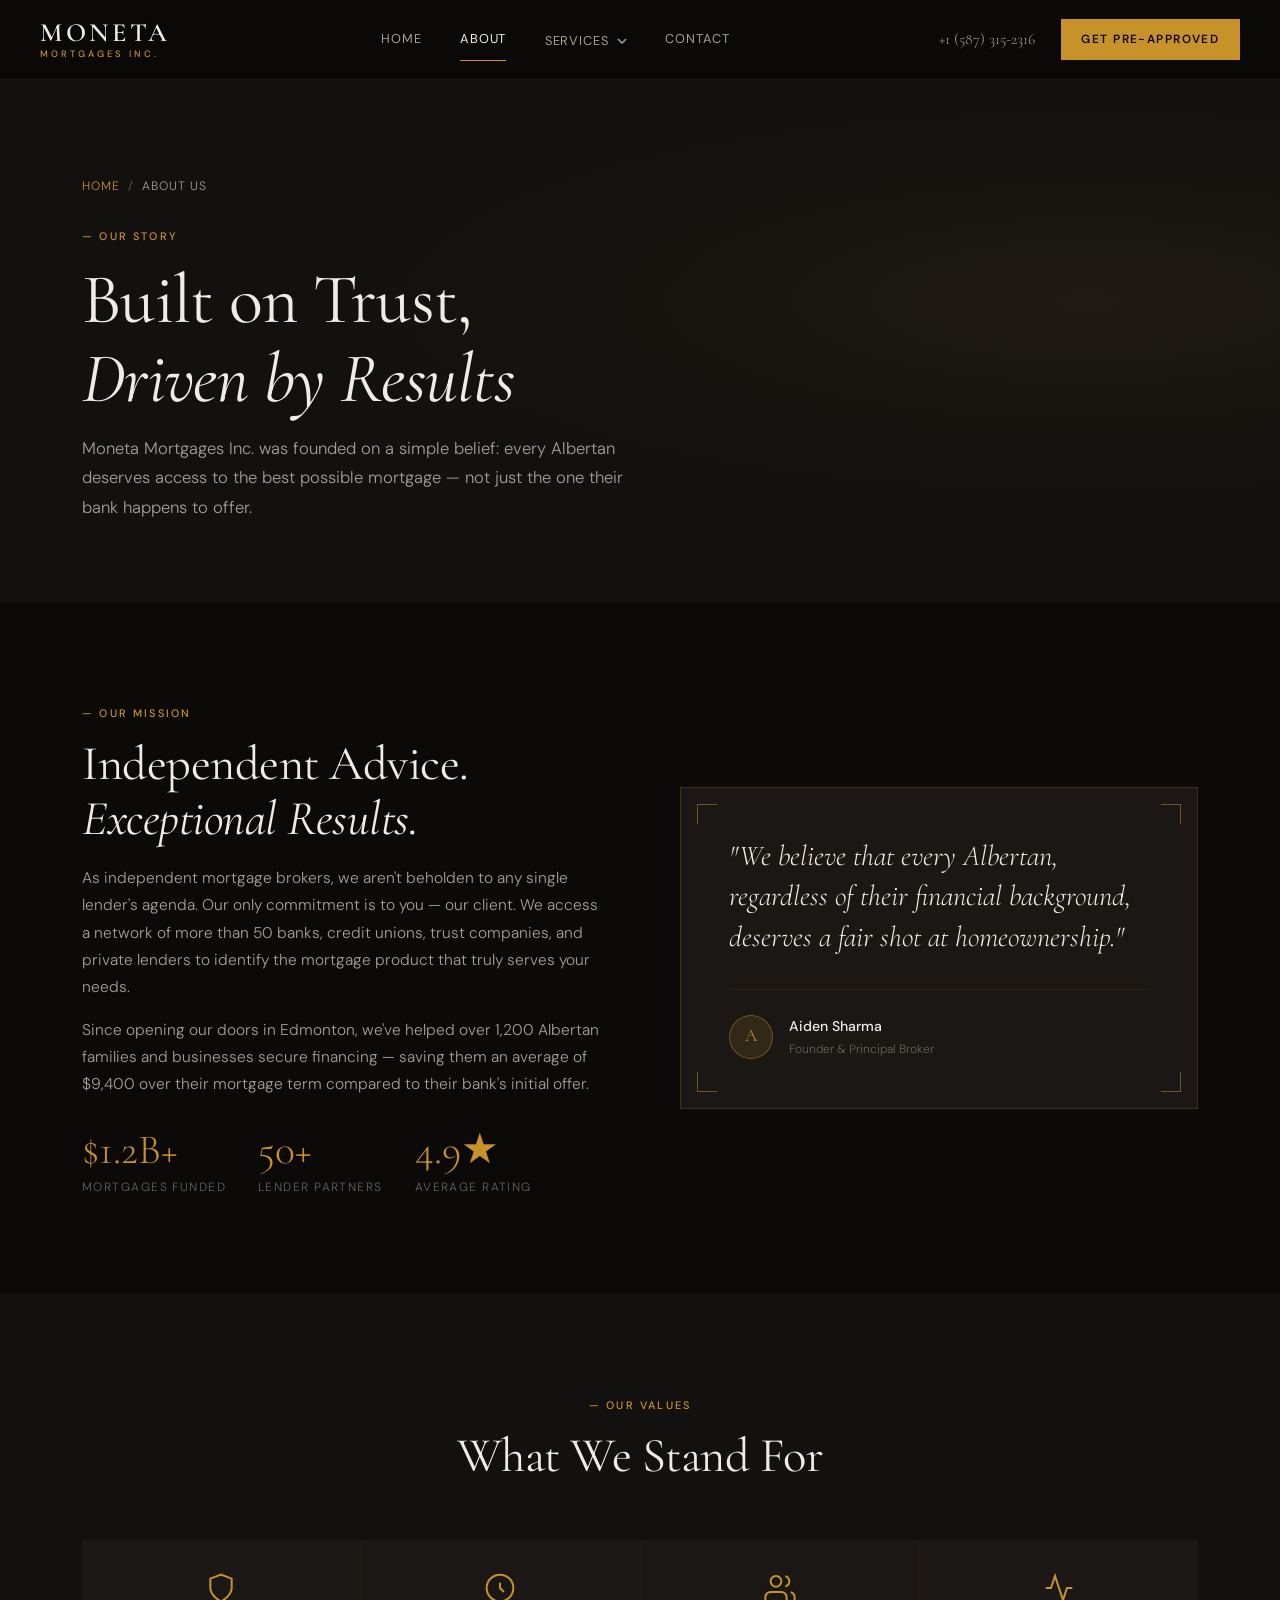
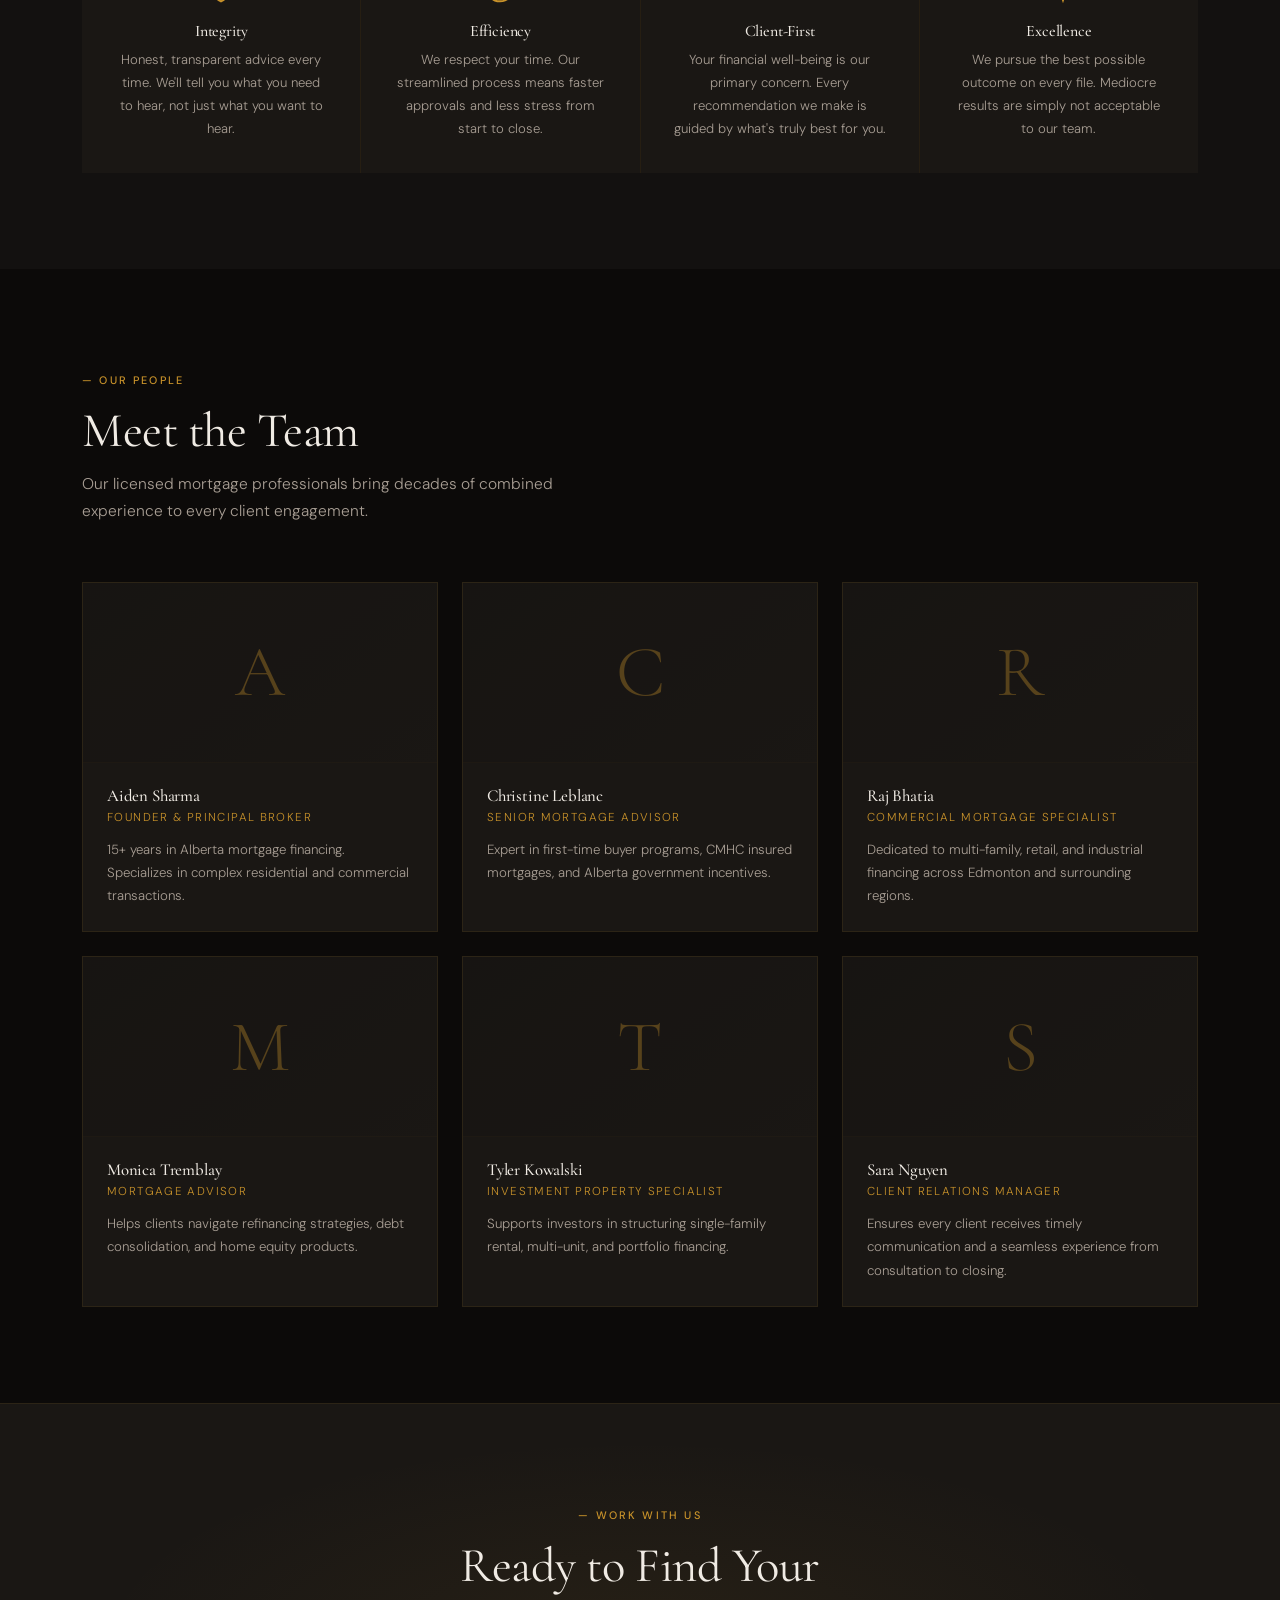
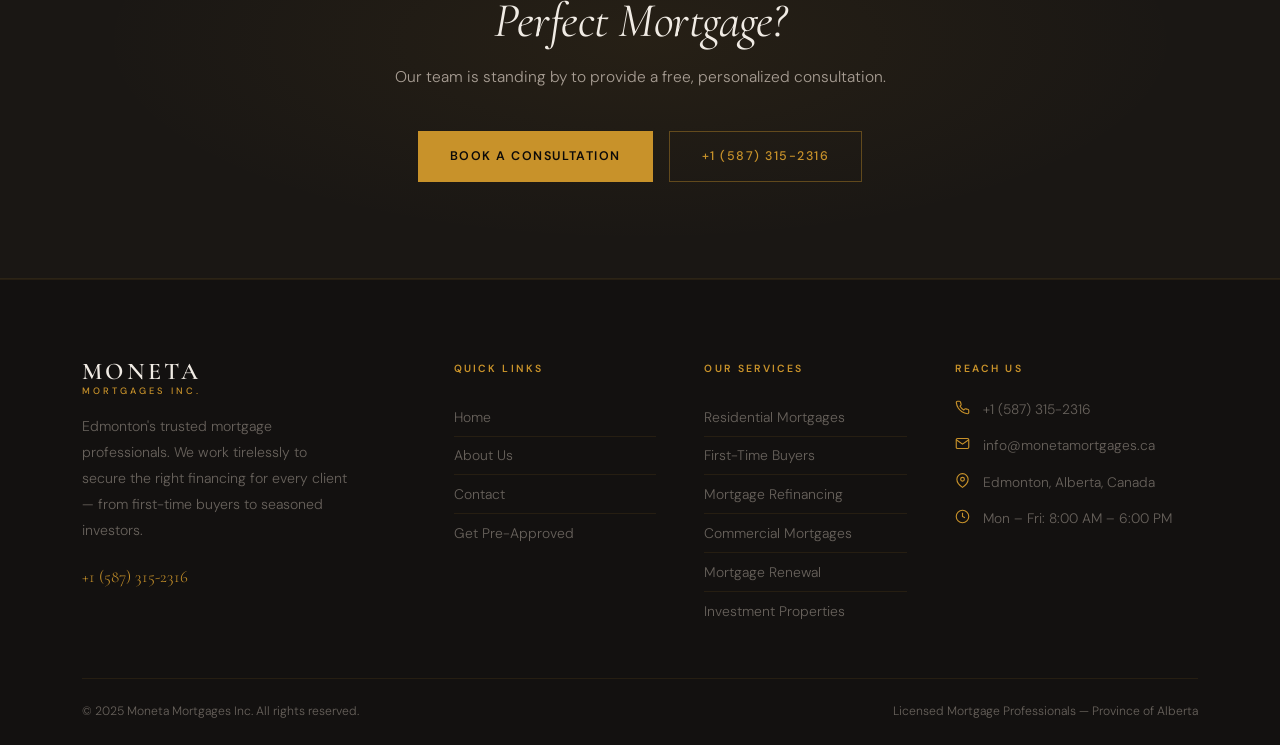
==== about.html @ 50686b07 "Create about.html Creating About Page" ====
<!DOCTYPE html>
<html lang="en">
<head>
  <meta charset="UTF-8">
  <meta name="viewport" content="width=device-width, initial-scale=1.0">
  <meta name="description" content="Learn about Moneta Mortgages Inc. — Edmonton's trusted mortgage professionals with 15+ years of Alberta market experience.">
  <title>About Us | Moneta Mortgages Inc.</title>
  <link rel="stylesheet" href="styles.css">
</head>
<body>

  <div id="header-placeholder"></div>

  <!-- PAGE HERO -->
  <section class="page-hero">
    <div class="container page-hero-content">
      <div class="breadcrumb">
        <a href="index.html">Home</a>
        <span>/</span>
        <span style="color:var(--text-secondary);">About Us</span>
      </div>
      <span class="tag">Our Story</span>
      <h1 style="max-width:640px;">Built on Trust,<br><em>Driven by Results</em></h1>
      <p style="max-width:560px;margin-top:1rem;font-size:1.04rem;">
        Moneta Mortgages Inc. was founded on a simple belief: every Albertan deserves access to the best possible mortgage — not just the one their bank happens to offer.
      </p>
    </div>
  </section>

  <!-- MISSION -->
  <section class="section">
    <div class="container">
      <div style="display:grid;grid-template-columns:1fr 1fr;gap:5rem;align-items:center;">
        <div class="scroll-reveal">
          <span class="tag">Our Mission</span>
          <h2>Independent Advice.<br><em>Exceptional Results.</em></h2>
          <p style="margin-top:1.2rem;">As independent mortgage brokers, we aren't beholden to any single lender's agenda. Our only commitment is to you — our client. We access a network of more than 50 banks, credit unions, trust companies, and private lenders to identify the mortgage product that truly serves your needs.</p>
          <p style="margin-top:1rem;">Since opening our doors in Edmonton, we've helped over 1,200 Albertan families and businesses secure financing — saving them an average of $9,400 over their mortgage term compared to their bank's initial offer.</p>
          <div style="margin-top:2rem; display:flex; gap:2rem; flex-wrap:wrap;">
            <div>
              <div style="font-family:var(--font-display);font-size:2.6rem;color:var(--gold);line-height:1;">$1.2B+</div>
              <div style="font-size:0.75rem;letter-spacing:0.12em;text-transform:uppercase;color:var(--text-muted);margin-top:0.3rem;">Mortgages Funded</div>
            </div>
            <div>
              <div style="font-family:var(--font-display);font-size:2.6rem;color:var(--gold);line-height:1;">50+</div>
              <div style="font-size:0.75rem;letter-spacing:0.12em;text-transform:uppercase;color:var(--text-muted);margin-top:0.3rem;">Lender Partners</div>
            </div>
            <div>
              <div style="font-family:var(--font-display);font-size:2.6rem;color:var(--gold);line-height:1;">4.9★</div>
              <div style="font-size:0.75rem;letter-spacing:0.12em;text-transform:uppercase;color:var(--text-muted);margin-top:0.3rem;">Average Rating</div>
            </div>
          </div>
        </div>
        <div class="scroll-reveal">
          <div style="background:var(--bg-card);border:1px solid var(--border-str);padding:3rem;position:relative;">
            <div class="corner-tl"></div><div class="corner-tr"></div>
            <div class="corner-bl"></div><div class="corner-br"></div>
            <p style="font-family:var(--font-display);font-size:1.8rem;font-weight:300;font-style:italic;line-height:1.4;color:var(--text-primary);">"We believe that every Albertan, regardless of their financial background, deserves a fair shot at homeownership."</p>
            <div style="margin-top:2rem;padding-top:1.5rem;border-top:1px solid var(--border);display:flex;gap:1rem;align-items:center;">
              <div style="width:44px;height:44px;border-radius:50%;background:var(--gold-dim);border:1px solid var(--gold-border-str);display:flex;align-items:center;justify-content:center;font-family:var(--font-display);font-size:1.1rem;color:var(--gold);">A</div>
              <div>
                <div style="font-size:0.88rem;font-weight:500;color:var(--text-primary);">Aiden Sharma</div>
                <div style="font-size:0.75rem;color:var(--text-muted);">Founder &amp; Principal Broker</div>
              </div>
            </div>
          </div>
        </div>
      </div>
    </div>
  </section>

  <!-- VALUES -->
  <section class="section section-dark">
    <div class="container">
      <div style="text-align:center;margin-bottom:3.5rem;">
        <span class="tag scroll-reveal">Our Values</span>
        <h2 class="scroll-reveal">What We Stand For</h2>
      </div>
      <div class="values-grid">
        <div class="value-card scroll-reveal">
          <svg width="32" height="32" fill="none" stroke="currentColor" stroke-width="1.5" viewBox="0 0 24 24" style="display:block;margin:0 auto 1.2rem;">
            <path d="M12 22s8-4 8-10V5l-8-3-8 3v7c0 6 8 10 8 10z"/>
          </svg>
          <h4>Integrity</h4>
          <p>Honest, transparent advice every time. We'll tell you what you need to hear, not just what you want to hear.</p>
        </div>
        <div class="value-card scroll-reveal">
          <svg width="32" height="32" fill="none" stroke="currentColor" stroke-width="1.5" viewBox="0 0 24 24" style="display:block;margin:0 auto 1.2rem;">
            <circle cx="12" cy="12" r="10"/>
            <path d="M12 8v4l3 3"/>
          </svg>
          <h4>Efficiency</h4>
          <p>We respect your time. Our streamlined process means faster approvals and less stress from start to close.</p>
        </div>
        <div class="value-card scroll-reveal">
          <svg width="32" height="32" fill="none" stroke="currentColor" stroke-width="1.5" viewBox="0 0 24 24" style="display:block;margin:0 auto 1.2rem;">
            <path d="M17 21v-2a4 4 0 00-4-4H5a4 4 0 00-4 4v2"/>
            <circle cx="9" cy="7" r="4"/>
            <path d="M23 21v-2a4 4 0 00-3-3.87M16 3.13a4 4 0 010 7.75"/>
          </svg>
          <h4>Client-First</h4>
          <p>Your financial well-being is our primary concern. Every recommendation we make is guided by what's truly best for you.</p>
        </div>
        <div class="value-card scroll-reveal">
          <svg width="32" height="32" fill="none" stroke="currentColor" stroke-width="1.5" viewBox="0 0 24 24" style="display:block;margin:0 auto 1.2rem;">
            <polyline points="22 12 18 12 15 21 9 3 6 12 2 12"/>
          </svg>
          <h4>Excellence</h4>
          <p>We pursue the best possible outcome on every file. Mediocre results are simply not acceptable to our team.</p>
        </div>
      </div>
    </div>
  </section>

  <!-- TEAM -->
  <section class="section">
    <div class="container">
      <div style="margin-bottom:3.5rem;">
        <span class="tag scroll-reveal">Our People</span>
        <h2 class="scroll-reveal">Meet the Team</h2>
        <p class="scroll-reveal" style="max-width:500px;margin-top:0.8rem;">Our licensed mortgage professionals bring decades of combined experience to every client engagement.</p>
      </div>
      <div class="team-grid">
        <div class="team-card scroll-reveal">
          <div class="team-avatar-box">A</div>
          <div class="team-info">
            <h4>Aiden Sharma</h4>
            <span class="team-role">Founder &amp; Principal Broker</span>
            <p>15+ years in Alberta mortgage financing. Specializes in complex residential and commercial transactions.</p>
          </div>
        </div>
        <div class="team-card scroll-reveal">
          <div class="team-avatar-box">C</div>
          <div class="team-info">
            <h4>Christine Leblanc</h4>
            <span class="team-role">Senior Mortgage Advisor</span>
            <p>Expert in first-time buyer programs, CMHC insured mortgages, and Alberta government incentives.</p>
          </div>
        </div>
        <div class="team-card scroll-reveal">
          <div class="team-avatar-box">R</div>
          <div class="team-info">
            <h4>Raj Bhatia</h4>
            <span class="team-role">Commercial Mortgage Specialist</span>
            <p>Dedicated to multi-family, retail, and industrial financing across Edmonton and surrounding regions.</p>
          </div>
        </div>
        <div class="team-card scroll-reveal">
          <div class="team-avatar-box">M</div>
          <div class="team-info">
            <h4>Monica Tremblay</h4>
            <span class="team-role">Mortgage Advisor</span>
            <p>Helps clients navigate refinancing strategies, debt consolidation, and home equity products.</p>
          </div>
        </div>
        <div class="team-card scroll-reveal">
          <div class="team-avatar-box">T</div>
          <div class="team-info">
            <h4>Tyler Kowalski</h4>
            <span class="team-role">Investment Property Specialist</span>
            <p>Supports investors in structuring single-family rental, multi-unit, and portfolio financing.</p>
          </div>
        </div>
        <div class="team-card scroll-reveal">
          <div class="team-avatar-box">S</div>
          <div class="team-info">
            <h4>Sara Nguyen</h4>
            <span class="team-role">Client Relations Manager</span>
            <p>Ensures every client receives timely communication and a seamless experience from consultation to closing.</p>
          </div>
        </div>
      </div>
    </div>
  </section>

  <!-- CTA -->
  <div class="cta-banner">
    <span class="tag scroll-reveal">Work With Us</span>
    <h2 class="scroll-reveal">Ready to Find Your<br><em>Perfect Mortgage?</em></h2>
    <p class="scroll-reveal">Our team is standing by to provide a free, personalized consultation.</p>
    <div class="cta-actions scroll-reveal">
      <a href="contact.html" class="btn-primary">Book a Consultation</a>
      <a href="tel:+15873152316" class="btn-outline">+1 (587) 315-2316</a>
    </div>
  </div>

  <div id="footer-placeholder"></div>
  <script src="main.js"></script>
</body>
</html>
---- styles.css ----
@import url('https://fonts.googleapis.com/css2?family=Cormorant+Garamond:ital,wght@0,300;0,400;0,500;0,600;0,700;1,300;1,400;1,500&family=DM+Sans:opsz,wght@9..40,300;9..40,400;9..40,500;9..40,600&display=swap');

/* =============================================
   MONETA MORTGAGES INC. — Design System
   Aesthetic: Refined Dark Luxury / Financial
   Fonts: Cormorant Garamond + DM Sans
   Palette: Warm Obsidian + Antique Gold + Cream
============================================= */

:root {
  --bg-primary:       #0c0a09;
  --bg-secondary:     #131110;
  --bg-card:          #1a1714;
  --bg-card-hover:    #201c18;
  --bg-subtle:        #111009;

  --gold:             #c8922a;
  --gold-light:       #e0b860;
  --gold-dim:         rgba(200, 146, 42, 0.14);
  --gold-border:      rgba(200, 146, 42, 0.22);
  --gold-border-str:  rgba(200, 146, 42, 0.4);

  --text-primary:     #f0ebe4;
  --text-secondary:   #a89e94;
  --text-muted:       #68625c;
  --border:           rgba(200, 146, 42, 0.10);
  --border-str:       rgba(200, 146, 42, 0.22);

  --font-display:     'Cormorant Garamond', Georgia, serif;
  --font-body:        'DM Sans', system-ui, sans-serif;

  --radius:           0;
  --transition:       0.3s ease;
  --shadow:           0 20px 60px rgba(0, 0, 0, 0.5);
}

*, *::before, *::after { box-sizing: border-box; margin: 0; padding: 0; }
html { scroll-behavior: smooth; font-size: 16px; }

body {
  background: var(--bg-primary);
  color: var(--text-primary);
  font-family: var(--font-body);
  font-weight: 300;
  line-height: 1.75;
  overflow-x: hidden;
}

/* Custom scrollbar */
::-webkit-scrollbar { width: 5px; }
::-webkit-scrollbar-track { background: var(--bg-primary); }
::-webkit-scrollbar-thumb { background: var(--gold); }

/* ─── TYPOGRAPHY ─── */
h1, h2, h3, h4, h5 {
  font-family: var(--font-display);
  font-weight: 400;
  line-height: 1.12;
  letter-spacing: -0.01em;
  color: var(--text-primary);
}
h1 { font-size: clamp(2.8rem, 5.5vw, 5.2rem); }
h2 { font-size: clamp(2rem, 3.8vw, 3.4rem); }
h3 { font-size: clamp(1.4rem, 2.4vw, 2rem); }
h4 { font-size: 1.15rem; font-weight: 500; }
p  { color: var(--text-secondary); font-size: 0.97rem; }
a  { color: inherit; text-decoration: none; }
img { display: block; max-width: 100%; }

/* ─── LAYOUT ─── */
.container {
  max-width: 1180px;
  margin: 0 auto;
  padding: 0 2rem;
}
.section        { padding: 6rem 0; }
.section-sm     { padding: 4rem 0; }
.section-dark   { background: var(--bg-secondary); }
.section-card   { background: var(--bg-card); }

/* ─── UTILITIES ─── */
.tag {
  display: inline-block;
  font-size: 0.68rem;
  font-weight: 500;
  letter-spacing: 0.2em;
  text-transform: uppercase;
  color: var(--gold);
  margin-bottom: 0.9rem;
}
.tag::before { content: '—  '; }

.gold-line {
  display: block;
  width: 48px;
  height: 1.5px;
  background: var(--gold);
  margin-bottom: 1.4rem;
}

.text-gold { color: var(--gold); }
.text-muted { color: var(--text-muted); }

/* ─── BUTTONS ─── */
.btn-primary {
  display: inline-flex;
  align-items: center;
  gap: 0.6rem;
  padding: 0.85rem 2rem;
  background: var(--gold);
  color: #0c0a09;
  font-family: var(--font-body);
  font-weight: 600;
  font-size: 0.78rem;
  letter-spacing: 0.12em;
  text-transform: uppercase;
  border: none;
  cursor: pointer;
  transition: var(--transition);
  position: relative;
  overflow: hidden;
}
.btn-primary::after {
  content: '';
  position: absolute;
  inset: 0;
  background: rgba(255,255,255,0.12);
  transform: translateX(-110%);
  transition: transform 0.4s ease;
}
.btn-primary:hover::after { transform: translateX(0); }

.btn-outline {
  display: inline-flex;
  align-items: center;
  gap: 0.6rem;
  padding: 0.85rem 2rem;
  background: transparent;
  color: var(--gold);
  font-family: var(--font-body);
  font-weight: 500;
  font-size: 0.78rem;
  letter-spacing: 0.12em;
  text-transform: uppercase;
  border: 1px solid var(--gold-border-str);
  cursor: pointer;
  transition: var(--transition);
}
.btn-outline:hover {
  background: var(--gold-dim);
  border-color: var(--gold);
}

.btn-ghost {
  display: inline-flex;
  align-items: center;
  gap: 0.5rem;
  font-family: var(--font-body);
  font-weight: 500;
  font-size: 0.78rem;
  letter-spacing: 0.12em;
  text-transform: uppercase;
  color: var(--text-secondary);
  transition: color var(--transition);
}
.btn-ghost:hover { color: var(--gold); }

/* ─── CARDS ─── */
.card {
  background: var(--bg-card);
  border: 1px solid var(--border);
  padding: 2.5rem;
  transition: var(--transition);
}
.card:hover {
  background: var(--bg-card-hover);
  border-color: var(--border-str);
}

/* ─── HEADER ─── */
header {
  position: fixed;
  top: 0; left: 0; right: 0;
  z-index: 1000;
  height: 80px;
  background: rgba(12, 10, 9, 0.96);
  backdrop-filter: blur(24px);
  -webkit-backdrop-filter: blur(24px);
  border-bottom: 1px solid var(--border);
  transition: box-shadow var(--transition);
}
header.scrolled { box-shadow: 0 8px 48px rgba(0,0,0,0.45); }

.header-inner {
  max-width: 1380px;
  margin: 0 auto;
  padding: 0 2.5rem;
  height: 100%;
  display: flex;
  align-items: center;
  justify-content: space-between;
  gap: 2rem;
}

.logo {
  display: flex;
  flex-direction: column;
  line-height: 1;
  flex-shrink: 0;
}
.logo-main {
  font-family: var(--font-display);
  font-size: 1.65rem;
  font-weight: 600;
  letter-spacing: 0.14em;
  color: var(--text-primary);
}
.logo-sub {
  font-family: var(--font-body);
  font-size: 0.58rem;
  font-weight: 500;
  letter-spacing: 0.32em;
  text-transform: uppercase;
  color: var(--gold);
  margin-top: 3px;
}

nav.main-nav {
  display: flex;
  align-items: center;
  gap: 0.2rem;
}
.nav-link {
  font-size: 0.8rem;
  font-weight: 400;
  letter-spacing: 0.07em;
  text-transform: uppercase;
  color: var(--text-secondary);
  padding: 0.55rem 1.1rem;
  transition: color 0.2s;
  position: relative;
}
.nav-link:hover, .nav-link.active { color: var(--text-primary); }
.nav-link.active::after {
  content: '';
  position: absolute;
  bottom: -2px;
  left: 1.1rem; right: 1.1rem;
  height: 1px;
  background: var(--gold);
}

/* Dropdown */
.nav-item { position: relative; }
.nav-item:hover .dropdown { opacity: 1; visibility: visible; transform: translateY(0); }
.dropdown {
  position: absolute;
  top: calc(100% + 14px);
  left: 50%;
  transform: translateX(-50%) translateY(-6px);
  background: var(--bg-card);
  border: 1px solid var(--border-str);
  min-width: 230px;
  opacity: 0;
  visibility: hidden;
  transition: all 0.22s ease;
  z-index: 200;
}
.dropdown::before {
  content: '';
  position: absolute;
  top: -14px;
  left: 0; right: 0;
  height: 14px;
}
.dropdown a {
  display: block;
  padding: 0.7rem 1.4rem;
  font-size: 0.8rem;
  color: var(--text-secondary);
  border-bottom: 1px solid var(--border);
  transition: all 0.18s ease;
}
.dropdown a:last-child { border-bottom: none; }
.dropdown a:hover {
  color: var(--gold);
  background: var(--gold-dim);
  padding-left: 1.9rem;
}

.header-right {
  display: flex;
  align-items: center;
  gap: 1.6rem;
  flex-shrink: 0;
}
.header-phone {
  font-family: var(--font-display);
  font-size: 0.98rem;
  color: var(--text-secondary);
  transition: color 0.2s;
}
.header-phone:hover { color: var(--gold); }

/* Mobile toggle */
.menu-toggle {
  display: none;
  flex-direction: column;
  gap: 5px;
  cursor: pointer;
  background: none;
  border: none;
  padding: 6px;
}
.menu-toggle span {
  display: block;
  width: 22px;
  height: 1.5px;
  background: var(--text-primary);
  transition: all 0.3s;
}

/* Mobile nav overlay */
.mobile-nav {
  display: none;
  position: fixed;
  top: 80px; left: 0; right: 0;
  background: var(--bg-secondary);
  border-bottom: 1px solid var(--border-str);
  padding: 1.5rem 2rem 2rem;
  z-index: 990;
  transform: translateY(-10px);
  opacity: 0;
  transition: all 0.25s ease;
}
.mobile-nav.open {
  display: block;
  opacity: 1;
  transform: translateY(0);
}
.mobile-nav a {
  display: block;
  padding: 0.75rem 0;
  font-size: 0.9rem;
  color: var(--text-secondary);
  border-bottom: 1px solid var(--border);
  transition: color 0.2s;
}
.mobile-nav a:hover { color: var(--gold); }
.mobile-nav-label {
  font-size: 0.65rem;
  letter-spacing: 0.18em;
  text-transform: uppercase;
  color: var(--gold);
  padding: 0.8rem 0 0.3rem;
  font-weight: 600;
}

/* ─── FOOTER ─── */
footer {
  background: var(--bg-secondary);
  border-top: 1px solid var(--border);
  padding: 5rem 0 0;
}
.footer-grid {
  display: grid;
  grid-template-columns: 1.6fr 1fr 1fr 1.2fr;
  gap: 3rem;
  padding-bottom: 3rem;
}
.footer-brand-desc {
  font-size: 0.88rem;
  color: var(--text-muted);
  margin-top: 1rem;
  max-width: 270px;
  line-height: 1.85;
}
.footer-heading {
  font-family: var(--font-body);
  font-size: 0.65rem;
  font-weight: 600;
  letter-spacing: 0.2em;
  text-transform: uppercase;
  color: var(--gold);
  margin-bottom: 1.2rem;
}
.footer-links { display: flex; flex-direction: column; gap: 0; }
.footer-links a {
  font-size: 0.87rem;
  color: var(--text-muted);
  padding: 0.42rem 0;
  border-bottom: 1px solid var(--border);
  transition: all 0.2s;
}
.footer-links a:last-child { border-bottom: none; }
.footer-links a:hover { color: var(--text-primary); padding-left: 6px; }

.footer-contact-row {
  display: flex;
  align-items: flex-start;
  gap: 0.8rem;
  margin-bottom: 0.9rem;
}
.footer-contact-row svg { color: var(--gold); flex-shrink: 0; margin-top: 2px; }
.footer-contact-row span { font-size: 0.86rem; color: var(--text-muted); line-height: 1.6; }

.footer-bottom {
  border-top: 1px solid var(--border);
  padding: 1.4rem 0;
  display: flex;
  justify-content: space-between;
  align-items: center;
}
.footer-bottom p { font-size: 0.76rem; color: var(--text-muted); }

/* ─── HERO ─── */
.hero {
  min-height: 100vh;
  padding-top: 80px;
  display: flex;
  align-items: center;
  position: relative;
  overflow: hidden;
}
.hero-glow {
  position: absolute;
  width: 800px; height: 800px;
  background: radial-gradient(circle, rgba(200,146,42,0.07) 0%, transparent 65%);
  right: -100px; top: 50%;
  transform: translateY(-50%);
  pointer-events: none;
}
.hero-grid-pattern {
  position: absolute;
  inset: 0;
  background-image:
    linear-gradient(rgba(200,146,42,0.025) 1px, transparent 1px),
    linear-gradient(90deg, rgba(200,146,42,0.025) 1px, transparent 1px);
  background-size: 72px 72px;
  pointer-events: none;
}
.hero-content {
  position: relative;
  z-index: 1;
  display: grid;
  grid-template-columns: 1fr 420px;
  gap: 5rem;
  align-items: center;
  width: 100%;
  max-width: 1180px;
  margin: 0 auto;
  padding: 5rem 2rem 5rem;
}

.hero-eyebrow {
  display: flex;
  align-items: center;
  gap: 1rem;
  margin-bottom: 1.8rem;
}
.hero-eyebrow::before {
  content: '';
  width: 36px; height: 1px;
  background: var(--gold);
}
.hero-eyebrow span {
  font-size: 0.72rem;
  letter-spacing: 0.22em;
  text-transform: uppercase;
  color: var(--gold);
  font-weight: 500;
}
.hero h1 { margin-bottom: 1.4rem; }
.hero h1 em { font-style: italic; color: var(--gold); }
.hero-desc { font-size: 1.04rem; margin-bottom: 2.5rem; max-width: 460px; }
.hero-actions { display: flex; gap: 1rem; flex-wrap: wrap; }

/* Hero stats panel */
.hero-stats {
  background: var(--bg-card);
  border: 1px solid var(--border-str);
  display: grid;
  grid-template-columns: 1fr 1fr;
  gap: 1px;
  background-color: var(--border-str);
}
.stat-item {
  background: var(--bg-card);
  padding: 2rem;
  text-align: center;
}
.stat-number {
  font-family: var(--font-display);
  font-size: 2.8rem;
  font-weight: 500;
  color: var(--gold);
  line-height: 1;
  margin-bottom: 0.45rem;
}
.stat-label {
  font-size: 0.72rem;
  letter-spacing: 0.12em;
  text-transform: uppercase;
  color: var(--text-muted);
}

/* ─── SERVICES GRID ─── */
.services-grid {
  display: grid;
  grid-template-columns: repeat(3, 1fr);
  gap: 1px;
  background: var(--border);
}
.service-card {
  background: var(--bg-card);
  padding: 2.4rem;
  display: block;
  color: inherit;
  position: relative;
  transition: background var(--transition);
  overflow: hidden;
}
.service-card::after {
  content: '';
  position: absolute;
  bottom: 0; left: 0; right: 0;
  height: 2px;
  background: linear-gradient(90deg, var(--gold), var(--gold-light));
  transform: scaleX(0);
  transform-origin: left;
  transition: transform 0.35s ease;
}
.service-card:hover { background: var(--bg-card-hover); }
.service-card:hover::after { transform: scaleX(1); }

.service-icon {
  width: 46px; height: 46px;
  display: flex;
  align-items: center;
  justify-content: center;
  border: 1px solid var(--border-str);
  color: var(--gold);
  margin-bottom: 1.4rem;
  transition: all var(--transition);
}
.service-card:hover .service-icon {
  background: var(--gold-dim);
  border-color: var(--gold);
}
.service-card h3 { font-size: 1.25rem; margin-bottom: 0.65rem; }
.service-card p  { font-size: 0.86rem; line-height: 1.75; }
.service-read-more {
  display: flex;
  align-items: center;
  gap: 0.5rem;
  margin-top: 1.4rem;
  font-size: 0.75rem;
  letter-spacing: 0.1em;
  text-transform: uppercase;
  color: var(--gold);
  opacity: 0;
  transform: translateX(-6px);
  transition: all 0.3s ease;
}
.service-card:hover .service-read-more { opacity: 1; transform: translateX(0); }

/* ─── WHY CHOOSE US ─── */
.why-grid { display: grid; grid-template-columns: 1fr 1fr; gap: 5rem; align-items: center; }
.why-visual {
  position: relative;
  height: 480px;
  background: var(--bg-card);
  border: 1px solid var(--border-str);
  display: flex;
  align-items: center;
  justify-content: center;
  overflow: hidden;
}
.why-visual-inner {
  font-family: var(--font-display);
  font-size: 9rem;
  font-weight: 300;
  color: var(--gold);
  opacity: 0.06;
  user-select: none;
  letter-spacing: -0.05em;
  line-height: 1;
}
.why-visual-badge {
  position: absolute;
  background: var(--bg-primary);
  border: 1px solid var(--gold-border-str);
  padding: 1.5rem 2rem;
  text-align: center;
}
.why-visual-badge .big-num {
  font-family: var(--font-display);
  font-size: 3.5rem;
  font-weight: 500;
  color: var(--gold);
  line-height: 1;
}
.why-visual-badge span {
  font-size: 0.72rem;
  letter-spacing: 0.15em;
  text-transform: uppercase;
  color: var(--text-muted);
  display: block;
  margin-top: 0.3rem;
}
.corner-tl, .corner-tr, .corner-bl, .corner-br {
  position: absolute;
  width: 20px; height: 20px;
  border-color: var(--gold);
  border-style: solid;
  opacity: 0.5;
}
.corner-tl { top: 16px; left: 16px; border-width: 1px 0 0 1px; }
.corner-tr { top: 16px; right: 16px; border-width: 1px 1px 0 0; }
.corner-bl { bottom: 16px; left: 16px; border-width: 0 0 1px 1px; }
.corner-br { bottom: 16px; right: 16px; border-width: 0 1px 1px 0; }

.why-list { display: flex; flex-direction: column; }
.why-item {
  display: flex;
  gap: 1.5rem;
  padding: 1.4rem 0;
  border-bottom: 1px solid var(--border);
}
.why-item:first-child { border-top: 1px solid var(--border); }
.why-num {
  font-family: var(--font-display);
  font-size: 2.2rem;
  font-weight: 300;
  color: var(--gold);
  opacity: 0.35;
  line-height: 1;
  min-width: 2.8rem;
  flex-shrink: 0;
}
.why-content h4 { font-size: 1rem; color: var(--text-primary); margin-bottom: 0.3rem; }
.why-content p  { font-size: 0.85rem; }

/* ─── PROCESS STEPS ─── */
.process-grid {
  display: grid;
  grid-template-columns: repeat(5, 1fr);
  gap: 0;
  position: relative;
}
.process-connector {
  position: absolute;
  top: 36px;
  left: 10%; right: 10%;
  height: 1px;
  background: linear-gradient(90deg, transparent, var(--border-str), var(--border-str), transparent);
}
.process-step {
  display: flex;
  flex-direction: column;
  align-items: center;
  text-align: center;
  padding: 0 1.5rem 2rem;
}
.step-circle {
  width: 72px; height: 72px;
  border: 1px solid var(--border-str);
  display: flex;
  align-items: center;
  justify-content: center;
  background: var(--bg-primary);
  position: relative;
  z-index: 1;
  margin-bottom: 1.5rem;
  font-family: var(--font-display);
  font-size: 1.5rem;
  color: var(--gold);
  transition: all var(--transition);
}
.process-step:hover .step-circle {
  background: var(--gold-dim);
  border-color: var(--gold);
}
.process-step h4 { font-size: 0.92rem; margin-bottom: 0.4rem; }
.process-step p  { font-size: 0.8rem; }

/* ─── TESTIMONIALS ─── */
.testimonials-grid {
  display: grid;
  grid-template-columns: repeat(3, 1fr);
  gap: 1px;
  background: var(--border);
}
.testimonial {
  background: var(--bg-card);
  padding: 2.2rem;
}
.testimonial-quote-mark {
  font-family: var(--font-display);
  font-size: 4rem;
  color: var(--gold);
  line-height: 0.6;
  margin-bottom: 1.2rem;
  display: block;
}
.testimonial p {
  font-size: 0.9rem;
  font-style: italic;
  line-height: 1.85;
  margin-bottom: 1.5rem;
  color: var(--text-secondary);
}
.testimonial-author {
  display: flex;
  align-items: center;
  gap: 0.9rem;
}
.author-init {
  width: 38px; height: 38px;
  border-radius: 50%;
  background: var(--gold-dim);
  border: 1px solid var(--gold-border-str);
  display: flex;
  align-items: center;
  justify-content: center;
  font-family: var(--font-display);
  font-size: 1rem;
  color: var(--gold);
  flex-shrink: 0;
}
.author-name { font-size: 0.85rem; font-weight: 500; color: var(--text-primary); display: block; }
.author-loc  { font-size: 0.74rem; color: var(--text-muted); }

/* ─── CTA BANNER ─── */
.cta-banner {
  background: var(--bg-card);
  border-top: 1px solid var(--border);
  border-bottom: 1px solid var(--border);
  padding: 6rem 2rem;
  text-align: center;
  position: relative;
  overflow: hidden;
}
.cta-banner::before {
  content: '';
  position: absolute;
  inset: 0;
  background: radial-gradient(ellipse at 50% 50%, rgba(200,146,42,0.07) 0%, transparent 60%);
  pointer-events: none;
}
.cta-banner > * { position: relative; z-index: 1; }
.cta-banner h2 { margin-bottom: 1rem; }
.cta-banner p  { max-width: 500px; margin: 0 auto 2.5rem; }
.cta-actions   { display: flex; gap: 1rem; justify-content: center; flex-wrap: wrap; }

/* ─── PAGE HERO (inner pages) ─── */
.page-hero {
  padding: 11rem 0 5rem;
  background: var(--bg-secondary);
  position: relative;
  overflow: hidden;
}
.page-hero::before {
  content: '';
  position: absolute;
  inset: 0;
  background: radial-gradient(ellipse at 85% 50%, rgba(200,146,42,0.06) 0%, transparent 50%);
}
.page-hero-content { position: relative; z-index: 1; }
.page-hero .breadcrumb {
  display: flex;
  gap: 0.5rem;
  align-items: center;
  font-size: 0.76rem;
  letter-spacing: 0.08em;
  color: var(--text-muted);
  text-transform: uppercase;
  margin-bottom: 1.5rem;
}
.page-hero .breadcrumb a { color: var(--gold); transition: opacity 0.2s; }
.page-hero .breadcrumb a:hover { opacity: 0.75; }
.page-hero .breadcrumb span { color: var(--text-muted); }

/* ─── SERVICE DETAIL ─── */
.service-detail-layout {
  display: grid;
  grid-template-columns: 1fr 320px;
  gap: 4rem;
  align-items: start;
}
.service-body h3 { font-size: 1.6rem; margin: 2rem 0 0.8rem; }
.service-body h3:first-child { margin-top: 0; }
.service-body p   { font-size: 0.94rem; margin-bottom: 1rem; }

.features-grid {
  display: grid;
  grid-template-columns: 1fr 1fr;
  gap: 0.8rem;
  margin: 2rem 0;
}
.feature-item {
  display: flex;
  gap: 0.75rem;
  align-items: flex-start;
  background: var(--bg-card);
  border: 1px solid var(--border);
  padding: 1rem 1.2rem;
  transition: border-color var(--transition);
}
.feature-item:hover { border-color: var(--border-str); }
.feature-item svg { color: var(--gold); flex-shrink: 0; margin-top: 2px; }
.feature-item p { font-size: 0.84rem; color: var(--text-secondary); }

/* Sidebar */
.sidebar-widget {
  background: var(--bg-card);
  border: 1px solid var(--border-str);
  padding: 2rem;
  margin-bottom: 1.5rem;
  position: sticky;
  top: 96px;
}
.sidebar-widget h4 {
  font-family: var(--font-display);
  font-size: 1.3rem;
  margin-bottom: 1.2rem;
  padding-bottom: 1rem;
  border-bottom: 1px solid var(--border);
}
.sidebar-link {
  display: flex;
  align-items: center;
  gap: 0.6rem;
  font-size: 0.85rem;
  color: var(--text-muted);
  padding: 0.5rem 0;
  border-bottom: 1px solid var(--border);
  transition: color 0.2s;
}
.sidebar-link:last-child { border-bottom: none; }
.sidebar-link svg { color: var(--gold); }
.sidebar-link:hover { color: var(--text-primary); }
.sidebar-link.current { color: var(--gold); font-weight: 500; }

/* ─── CONTACT FORM ─── */
.contact-layout { display: grid; grid-template-columns: 1fr 1fr; gap: 5rem; }

.form-field { display: flex; flex-direction: column; gap: 0.5rem; margin-bottom: 1.1rem; }
.form-field label {
  font-size: 0.7rem;
  letter-spacing: 0.14em;
  text-transform: uppercase;
  color: var(--text-muted);
  font-weight: 600;
}
.form-field input,
.form-field select,
.form-field textarea {
  background: var(--bg-card);
  border: 1px solid var(--border-str);
  color: var(--text-primary);
  font-family: var(--font-body);
  font-size: 0.9rem;
  font-weight: 300;
  padding: 0.8rem 1.1rem;
  outline: none;
  transition: border-color 0.2s;
  width: 100%;
  appearance: none;
}
.form-field input:focus,
.form-field select:focus,
.form-field textarea:focus { border-color: var(--gold); }
.form-field input::placeholder,
.form-field textarea::placeholder { color: var(--text-muted); }
.form-field textarea { resize: vertical; min-height: 120px; }
.form-field select option { background: #1a1714; color: var(--text-primary); }
.form-row { display: grid; grid-template-columns: 1fr 1fr; gap: 1rem; }

/* Contact info items */
.contact-info-item {
  display: flex;
  gap: 1.2rem;
  align-items: flex-start;
  padding: 1.4rem 0;
  border-bottom: 1px solid var(--border);
}
.contact-info-item:first-child { border-top: 1px solid var(--border); }
.contact-info-icon {
  width: 40px; height: 40px;
  border: 1px solid var(--border-str);
  display: flex;
  align-items: center;
  justify-content: center;
  color: var(--gold);
  flex-shrink: 0;
}
.contact-info-item h4 { font-size: 0.85rem; margin-bottom: 0.2rem; }
.contact-info-item p  { font-size: 0.88rem; }

/* ─── ABOUT PAGE ─── */
.values-grid { display: grid; grid-template-columns: repeat(4, 1fr); gap: 1px; background: var(--border); }
.value-card {
  background: var(--bg-card);
  padding: 2rem;
  text-align: center;
  transition: background var(--transition);
}
.value-card:hover { background: var(--bg-card-hover); }
.value-card svg { color: var(--gold); margin: 0 auto 1.2rem; }
.value-card h4 { font-size: 1rem; margin-bottom: 0.5rem; }
.value-card p  { font-size: 0.82rem; }

.team-grid { display: grid; grid-template-columns: repeat(3, 1fr); gap: 1.5rem; }
.team-card {
  background: var(--bg-card);
  border: 1px solid var(--border);
  overflow: hidden;
  transition: border-color var(--transition);
}
.team-card:hover { border-color: var(--border-str); }
.team-avatar-box {
  height: 180px;
  background: linear-gradient(145deg, var(--bg-secondary), var(--bg-card));
  border-bottom: 1px solid var(--border);
  display: flex;
  align-items: center;
  justify-content: center;
  font-family: var(--font-display);
  font-size: 4.5rem;
  color: var(--gold);
  opacity: 0.35;
}
.team-info { padding: 1.5rem; }
.team-info h4 { font-size: 1.05rem; margin-bottom: 0.15rem; }
.team-role {
  font-size: 0.72rem;
  letter-spacing: 0.12em;
  text-transform: uppercase;
  color: var(--gold);
  display: block;
  margin-bottom: 0.6rem;
}
.team-info p { font-size: 0.83rem; }

/* ─── SCROLL ANIMATIONS ─── */
@keyframes fadeUp {
  from { opacity: 0; transform: translateY(28px); }
  to   { opacity: 1; transform: translateY(0); }
}
.fade-up {
  animation: fadeUp 0.75s ease both;
}
.fade-up:nth-child(1) { animation-delay: 0.05s; }
.fade-up:nth-child(2) { animation-delay: 0.15s; }
.fade-up:nth-child(3) { animation-delay: 0.25s; }
.fade-up:nth-child(4) { animation-delay: 0.35s; }
.fade-up:nth-child(5) { animation-delay: 0.45s; }

.scroll-reveal {
  opacity: 0;
  transform: translateY(24px);
  transition: opacity 0.7s ease, transform 0.7s ease;
}
.scroll-reveal.revealed {
  opacity: 1;
  transform: translateY(0);
}

/* ─── RESPONSIVE ─── */
@media (max-width: 1100px) {
  .hero-content           { grid-template-columns: 1fr; gap: 3.5rem; max-width: 680px; }
  .hero-stats             { grid-template-columns: repeat(4, 1fr); }
  .services-grid          { grid-template-columns: repeat(2, 1fr); }
  .why-grid               { grid-template-columns: 1fr; }
  .process-grid           { grid-template-columns: repeat(3, 1fr); }
  .process-connector      { display: none; }
  .testimonials-grid      { grid-template-columns: repeat(2, 1fr); }
  .footer-grid            { grid-template-columns: 1fr 1fr; }
  .values-grid            { grid-template-columns: repeat(2, 1fr); }
  .team-grid              { grid-template-columns: repeat(2, 1fr); }
  .service-detail-layout  { grid-template-columns: 1fr; }
  .sidebar-widget         { position: static; }
}

@media (max-width: 768px) {
  h1 { font-size: 2.5rem; }
  h2 { font-size: 2rem; }
  .section, .section-dark, .section-card { padding: 4rem 0; }
  nav.main-nav  { display: none; }
  .header-phone { display: none; }
  .menu-toggle  { display: flex; }
  .services-grid           { grid-template-columns: 1fr; }
  .testimonials-grid       { grid-template-columns: 1fr; }
  .contact-layout          { grid-template-columns: 1fr; gap: 3rem; }
  .hero-stats              { grid-template-columns: repeat(2, 1fr); }
  .footer-grid             { grid-template-columns: 1fr; gap: 2rem; }
  .values-grid             { grid-template-columns: 1fr 1fr; }
  .team-grid               { grid-template-columns: 1fr; }
  .features-grid           { grid-template-columns: 1fr; }
  .form-row                { grid-template-columns: 1fr; }
  .process-grid            { grid-template-columns: repeat(2, 1fr); }
  .footer-bottom           { flex-direction: column; gap: 0.4rem; text-align: center; }
  .header-inner            { padding: 0 1.4rem; }
  .btn-primary, .btn-outline { padding: 0.78rem 1.5rem; }
}
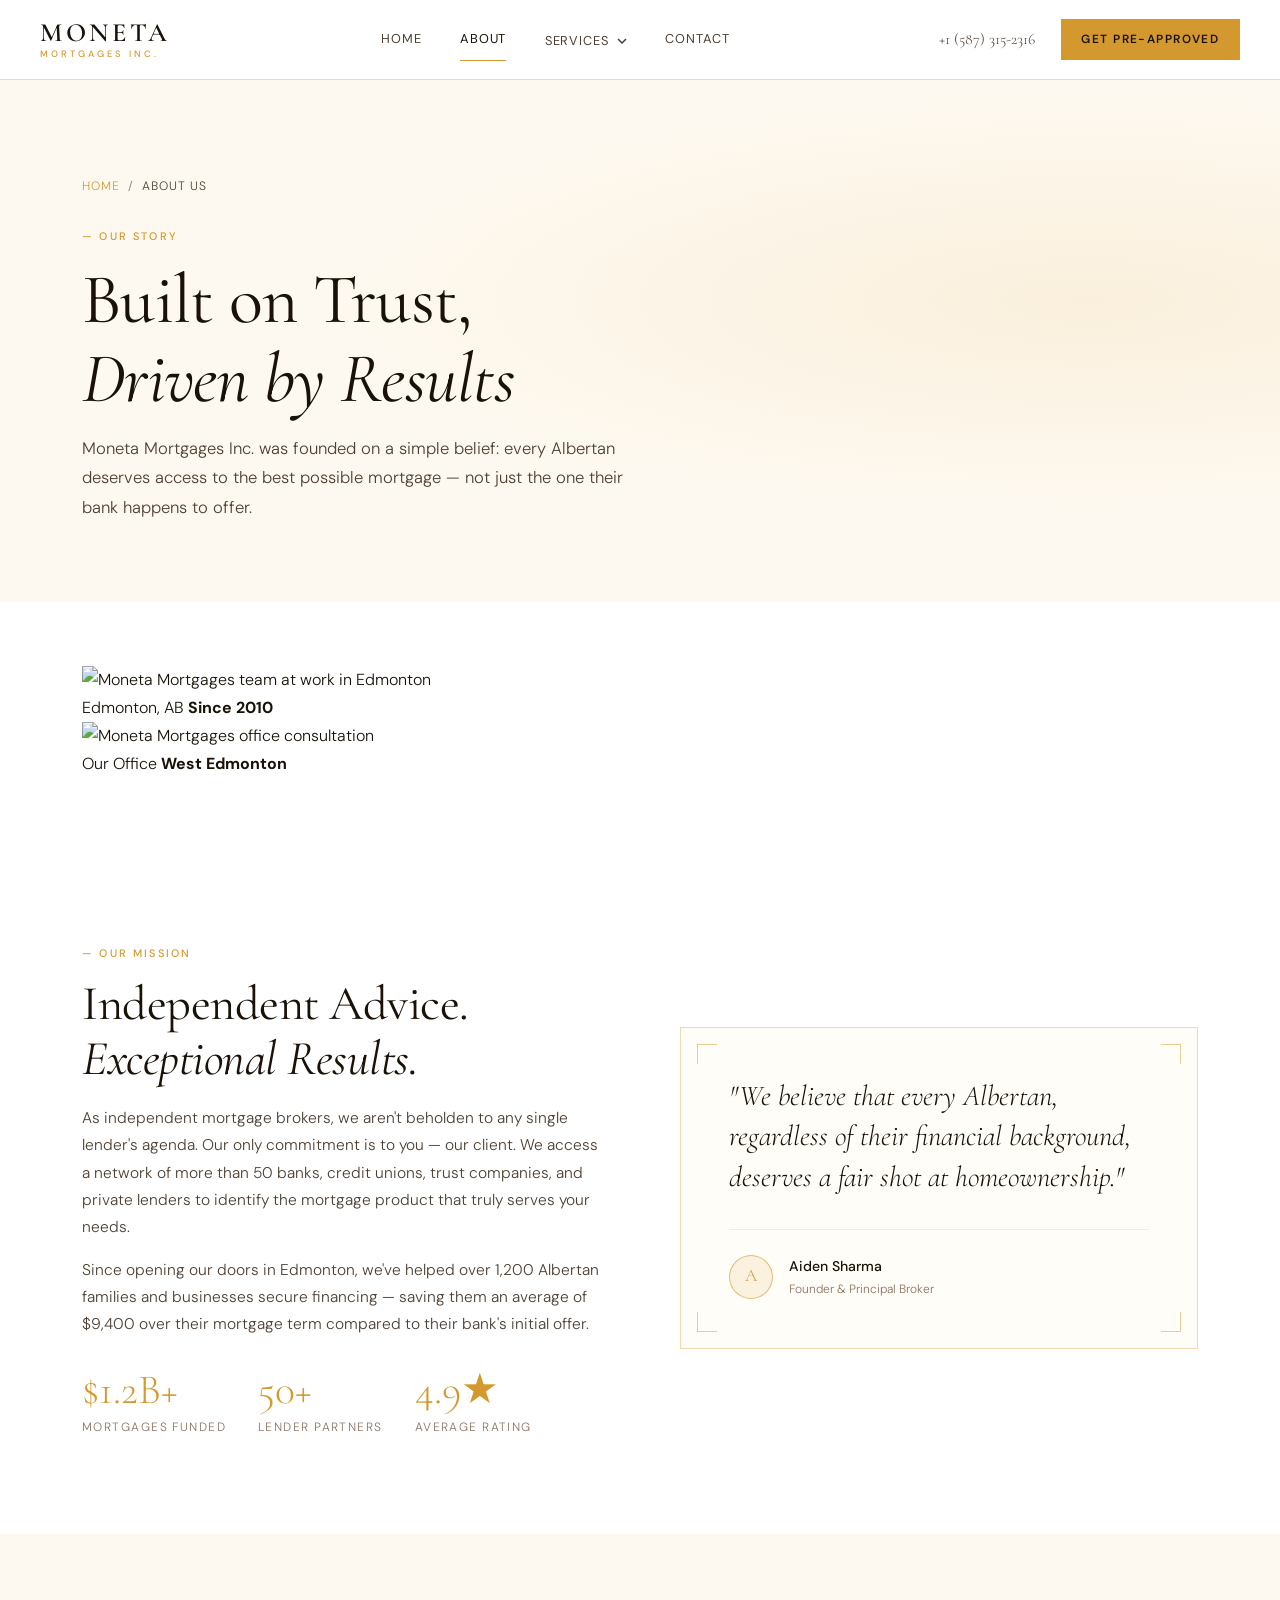
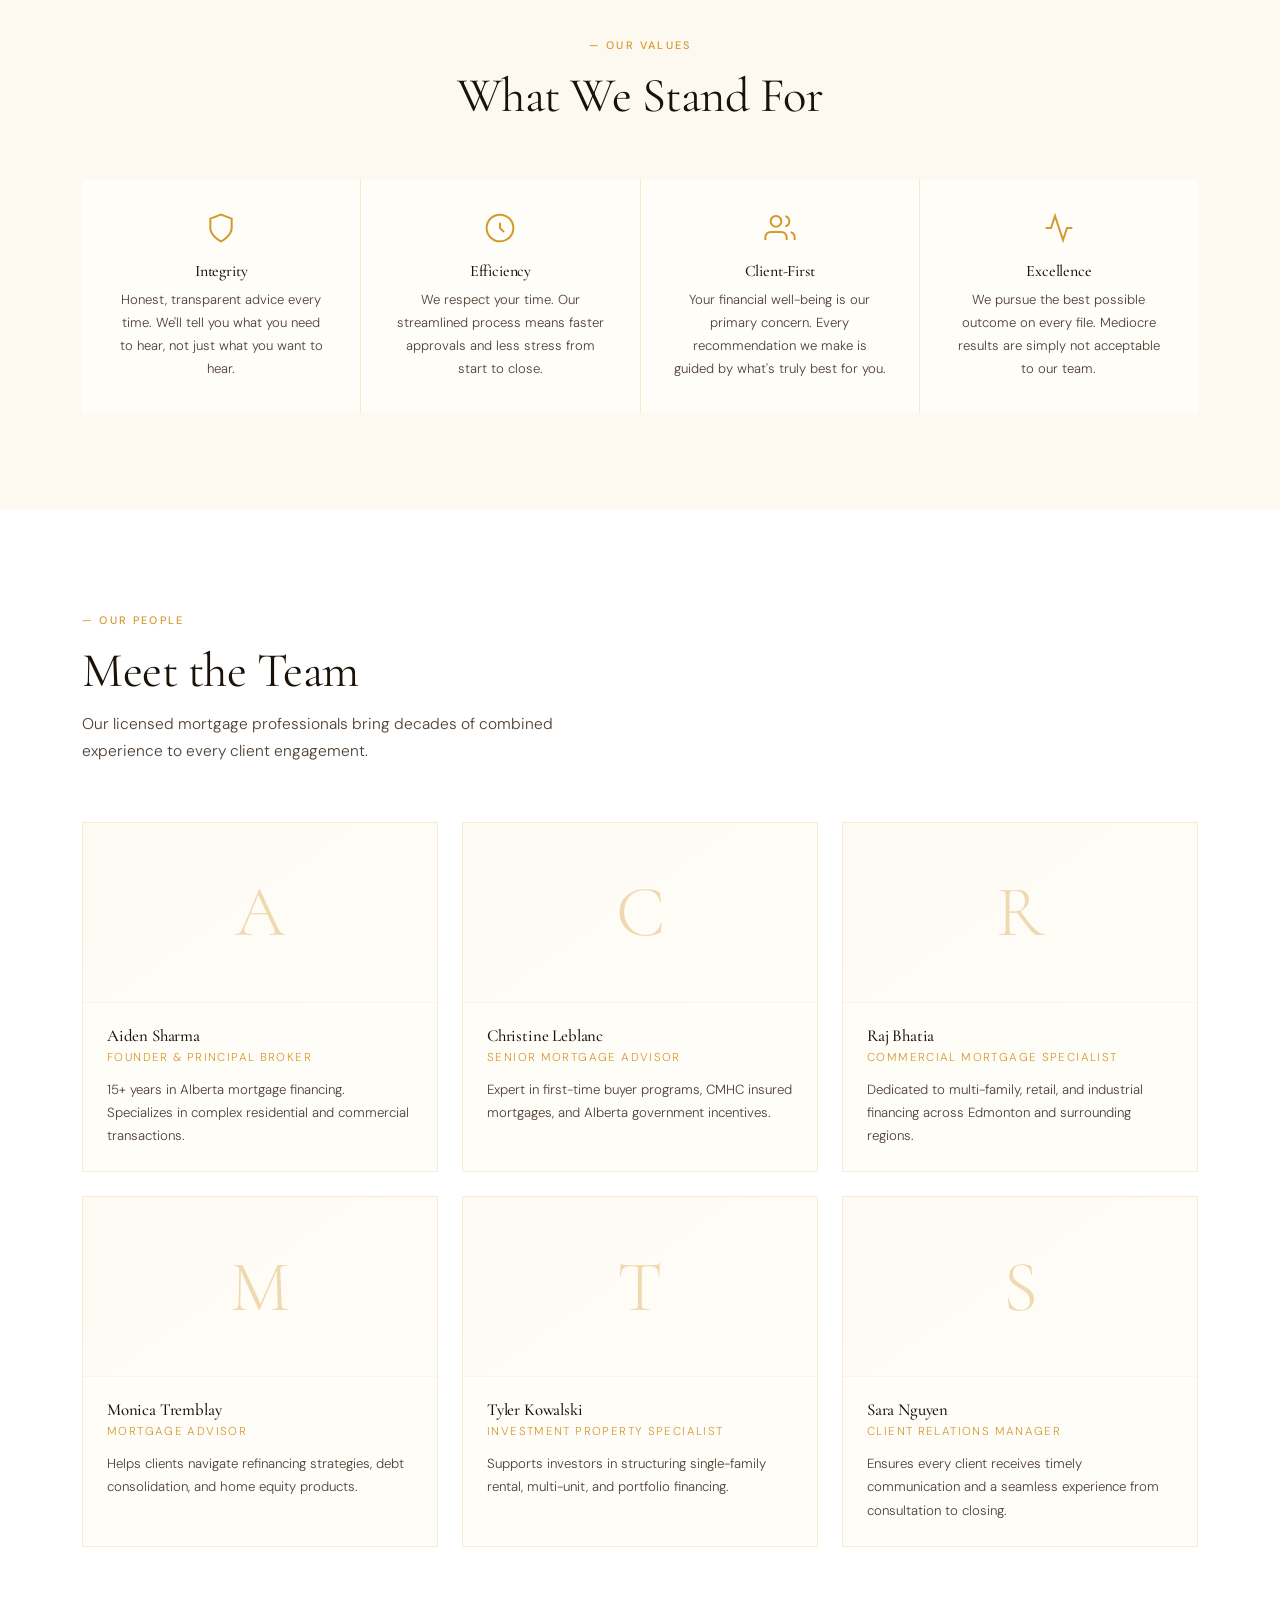
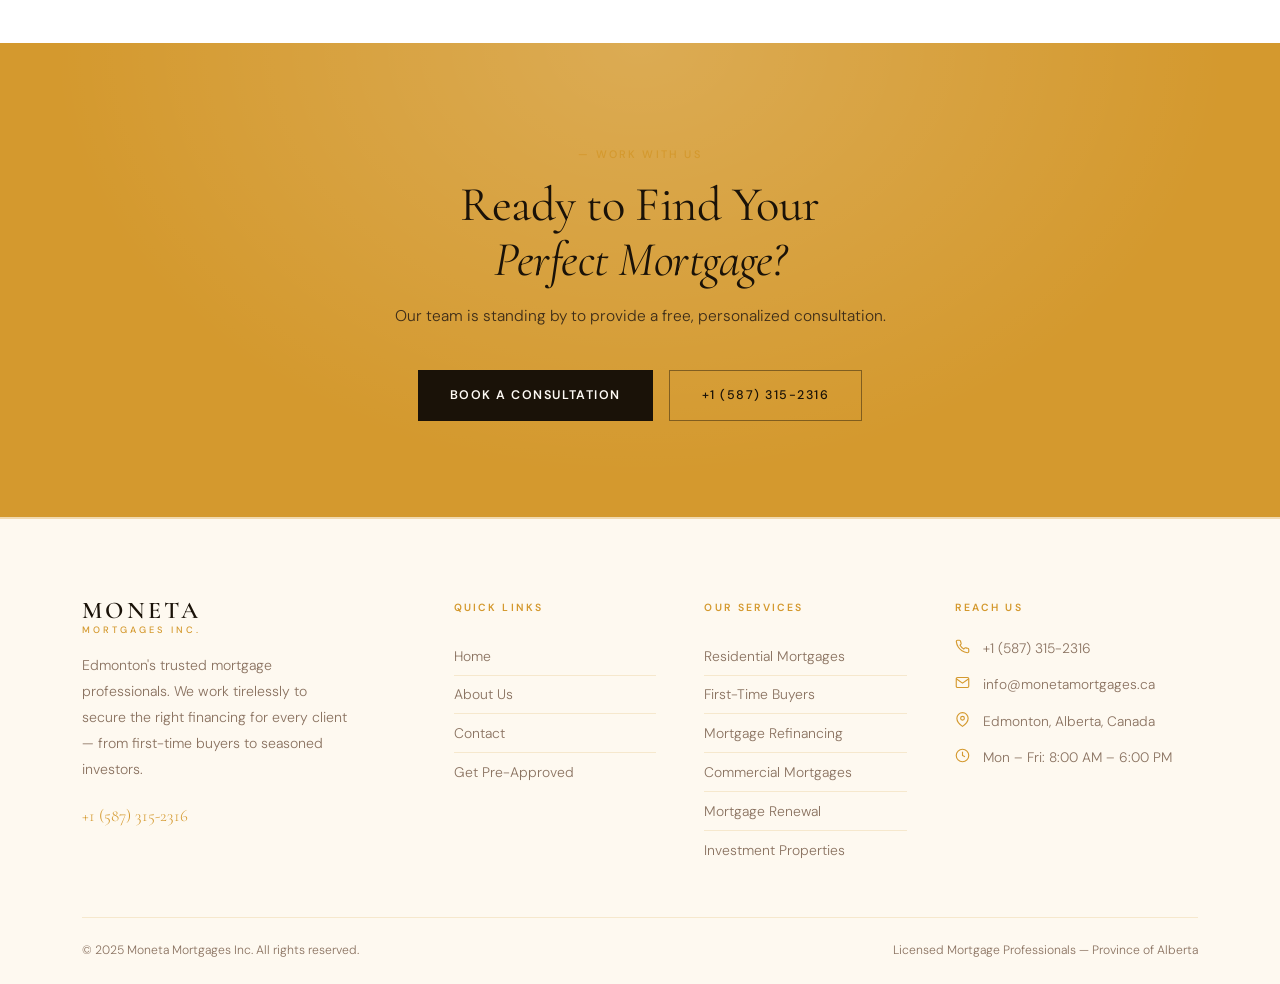
==== commit dbeef57e: "Update about.html Update the page with image" ====
--- a/about.html
+++ b/about.html
@@ -24,6 +24,30 @@
       <p style="max-width:560px;margin-top:1rem;font-size:1.04rem;">
         Moneta Mortgages Inc. was founded on a simple belief: every Albertan deserves access to the best possible mortgage — not just the one their bank happens to offer.
       </p>
+    </div>
+  </section>
+
+  <!-- STORY IMAGE -->
+  <section class="section-sm">
+    <div class="container">
+      <div class="about-story-grid">
+        <div class="about-story-img scroll-reveal">
+          <img src="https://raw.githubusercontent.com/karanjit-asteron/Moneta-Mortgages-Inc/main/images/about-story.jpeg"
+               alt="Moneta Mortgages team at work in Edmonton">
+          <div class="about-story-tag">
+            Edmonton, AB
+            <strong>Since 2010</strong>
+          </div>
+        </div>
+        <div class="about-story-img scroll-reveal">
+          <img src="https://raw.githubusercontent.com/karanjit-asteron/Moneta-Mortgages-Inc/main/images/about-office.jpeg"
+               alt="Moneta Mortgages office consultation">
+          <div class="about-story-tag">
+            Our Office
+            <strong>West Edmonton</strong>
+          </div>
+        </div>
+      </div>
     </div>
   </section>
 
--- a/styles.css
+++ b/styles.css
@@ -2,36 +2,36 @@
 
 /* =============================================
    MONETA MORTGAGES INC. — Design System
-   Aesthetic: Refined Dark Luxury / Financial
+   Aesthetic: Clean Light / Financial
    Fonts: Cormorant Garamond + DM Sans
-   Palette: Warm Obsidian + Antique Gold + Cream
+   Palette: Warm White + Gold (#d4992e) + Rich Brown Text
 ============================================= */
 
 :root {
-  --bg-primary:       #0c0a09;
-  --bg-secondary:     #131110;
-  --bg-card:          #1a1714;
-  --bg-card-hover:    #201c18;
-  --bg-subtle:        #111009;
-
-  --gold:             #c8922a;
-  --gold-light:       #e0b860;
-  --gold-dim:         rgba(200, 146, 42, 0.14);
-  --gold-border:      rgba(200, 146, 42, 0.22);
-  --gold-border-str:  rgba(200, 146, 42, 0.4);
-
-  --text-primary:     #f0ebe4;
-  --text-secondary:   #a89e94;
-  --text-muted:       #68625c;
-  --border:           rgba(200, 146, 42, 0.10);
-  --border-str:       rgba(200, 146, 42, 0.22);
+  --bg-primary:       #ffffff;
+  --bg-secondary:     #fef9f0;
+  --bg-card:          #fffdf8;
+  --bg-card-hover:    #fef6e4;
+  --bg-subtle:        #fdf3d8;
+
+  --gold:             #d4992e;
+  --gold-light:       #e8b94a;
+  --gold-dim:         rgba(212, 153, 46, 0.12);
+  --gold-border:      rgba(212, 153, 46, 0.32);
+  --gold-border-str:  rgba(212, 153, 46, 0.60);
+
+  --text-primary:     #1a1208;
+  --text-secondary:   #4e3f33;
+  --text-muted:       #8a7260;
+  --border:           rgba(212, 153, 46, 0.18);
+  --border-str:       rgba(212, 153, 46, 0.36);
 
   --font-display:     'Cormorant Garamond', Georgia, serif;
   --font-body:        'DM Sans', system-ui, sans-serif;
 
   --radius:           0;
   --transition:       0.3s ease;
-  --shadow:           0 20px 60px rgba(0, 0, 0, 0.5);
+  --shadow:           0 20px 60px rgba(212, 153, 46, 0.10);
 }
 
 *, *::before, *::after { box-sizing: border-box; margin: 0; padding: 0; }
@@ -46,9 +46,8 @@
   overflow-x: hidden;
 }
 
-/* Custom scrollbar */
 ::-webkit-scrollbar { width: 5px; }
-::-webkit-scrollbar-track { background: var(--bg-primary); }
+::-webkit-scrollbar-track { background: #ffffff; }
 ::-webkit-scrollbar-thumb { background: var(--gold); }
 
 /* ─── TYPOGRAPHY ─── */
@@ -108,7 +107,7 @@
   gap: 0.6rem;
   padding: 0.85rem 2rem;
   background: var(--gold);
-  color: #0c0a09;
+  color: #1a1208;
   font-family: var(--font-body);
   font-weight: 600;
   font-size: 0.78rem;
@@ -183,13 +182,13 @@
   top: 0; left: 0; right: 0;
   z-index: 1000;
   height: 80px;
-  background: rgba(12, 10, 9, 0.96);
+  background: rgba(255, 255, 255, 0.97);
   backdrop-filter: blur(24px);
   -webkit-backdrop-filter: blur(24px);
-  border-bottom: 1px solid var(--border);
+  border-bottom: 1px solid var(--border-str);
   transition: box-shadow var(--transition);
 }
-header.scrolled { box-shadow: 0 8px 48px rgba(0,0,0,0.45); }
+header.scrolled { box-shadow: 0 8px 40px rgba(212, 153, 46, 0.12); }
 
 .header-inner {
   max-width: 1380px;
@@ -359,7 +358,7 @@
 /* ─── FOOTER ─── */
 footer {
   background: var(--bg-secondary);
-  border-top: 1px solid var(--border);
+  border-top: 2px solid var(--gold-border);
   padding: 5rem 0 0;
 }
 .footer-grid {
@@ -425,7 +424,7 @@
 .hero-glow {
   position: absolute;
   width: 800px; height: 800px;
-  background: radial-gradient(circle, rgba(200,146,42,0.07) 0%, transparent 65%);
+  background: radial-gradient(circle, rgba(212,153,46,0.12) 0%, transparent 65%);
   right: -100px; top: 50%;
   transform: translateY(-50%);
   pointer-events: none;
@@ -434,8 +433,8 @@
   position: absolute;
   inset: 0;
   background-image:
-    linear-gradient(rgba(200,146,42,0.025) 1px, transparent 1px),
-    linear-gradient(90deg, rgba(200,146,42,0.025) 1px, transparent 1px);
+    linear-gradient(rgba(212,153,46,0.07) 1px, transparent 1px),
+    linear-gradient(90deg, rgba(212,153,46,0.07) 1px, transparent 1px);
   background-size: 72px 72px;
   pointer-events: none;
 }
@@ -731,27 +730,43 @@
 .author-name { font-size: 0.85rem; font-weight: 500; color: var(--text-primary); display: block; }
 .author-loc  { font-size: 0.74rem; color: var(--text-muted); }
 
-/* ─── CTA BANNER ─── */
+/* ─── CTA BANNER — gold highlight zone ─── */
 .cta-banner {
-  background: var(--bg-card);
-  border-top: 1px solid var(--border);
-  border-bottom: 1px solid var(--border);
+  background: var(--gold);
+  border-top: none;
+  border-bottom: none;
   padding: 6rem 2rem;
   text-align: center;
   position: relative;
   overflow: hidden;
+  --text-primary:   #1a1208;
+  --text-secondary: #3d2c18;
 }
 .cta-banner::before {
   content: '';
   position: absolute;
   inset: 0;
-  background: radial-gradient(ellipse at 50% 50%, rgba(200,146,42,0.07) 0%, transparent 60%);
+  background: radial-gradient(ellipse at 50% 0%, rgba(255,255,255,0.18) 0%, transparent 65%);
   pointer-events: none;
 }
 .cta-banner > * { position: relative; z-index: 1; }
 .cta-banner h2 { margin-bottom: 1rem; }
 .cta-banner p  { max-width: 500px; margin: 0 auto 2.5rem; }
 .cta-actions   { display: flex; gap: 1rem; justify-content: center; flex-wrap: wrap; }
+
+/* Buttons inside gold CTA — invert to dark */
+.cta-banner .btn-primary {
+  background: #1a1208;
+  color: #fdf9f4;
+}
+.cta-banner .btn-outline {
+  color: #1a1208;
+  border-color: rgba(26, 18, 8, 0.45);
+}
+.cta-banner .btn-outline:hover {
+  background: rgba(26, 18, 8, 0.10);
+  border-color: rgba(26, 18, 8, 0.70);
+}
 
 /* ─── PAGE HERO (inner pages) ─── */
 .page-hero {
@@ -764,7 +779,7 @@
   content: '';
   position: absolute;
   inset: 0;
-  background: radial-gradient(ellipse at 85% 50%, rgba(200,146,42,0.06) 0%, transparent 50%);
+  background: radial-gradient(ellipse at 85% 50%, rgba(212,153,46,0.10) 0%, transparent 50%);
 }
 .page-hero-content { position: relative; z-index: 1; }
 .page-hero .breadcrumb {
@@ -874,7 +889,7 @@
 .form-field input::placeholder,
 .form-field textarea::placeholder { color: var(--text-muted); }
 .form-field textarea { resize: vertical; min-height: 120px; }
-.form-field select option { background: #1a1714; color: var(--text-primary); }
+.form-field select option { background: #ffffff; color: var(--text-primary); }
 .form-row { display: grid; grid-template-columns: 1fr 1fr; gap: 1rem; }
 
 /* Contact info items */
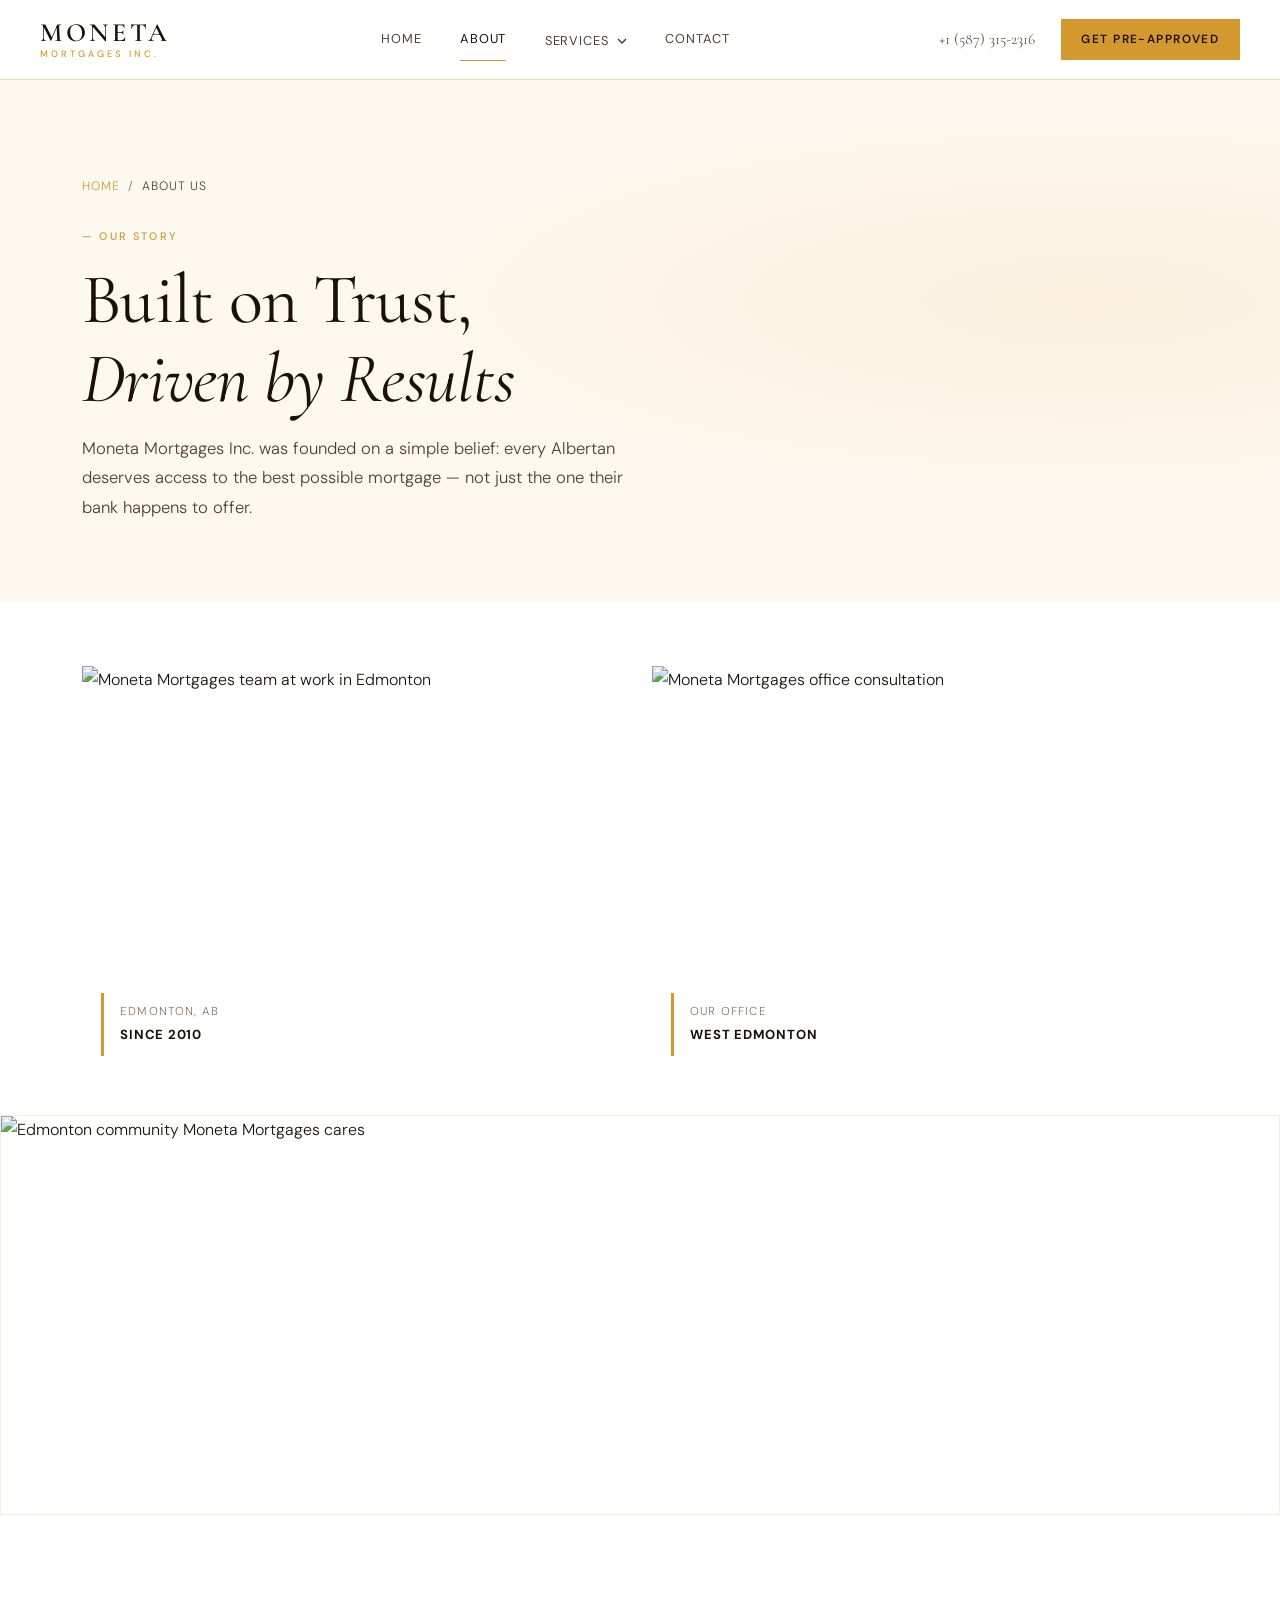
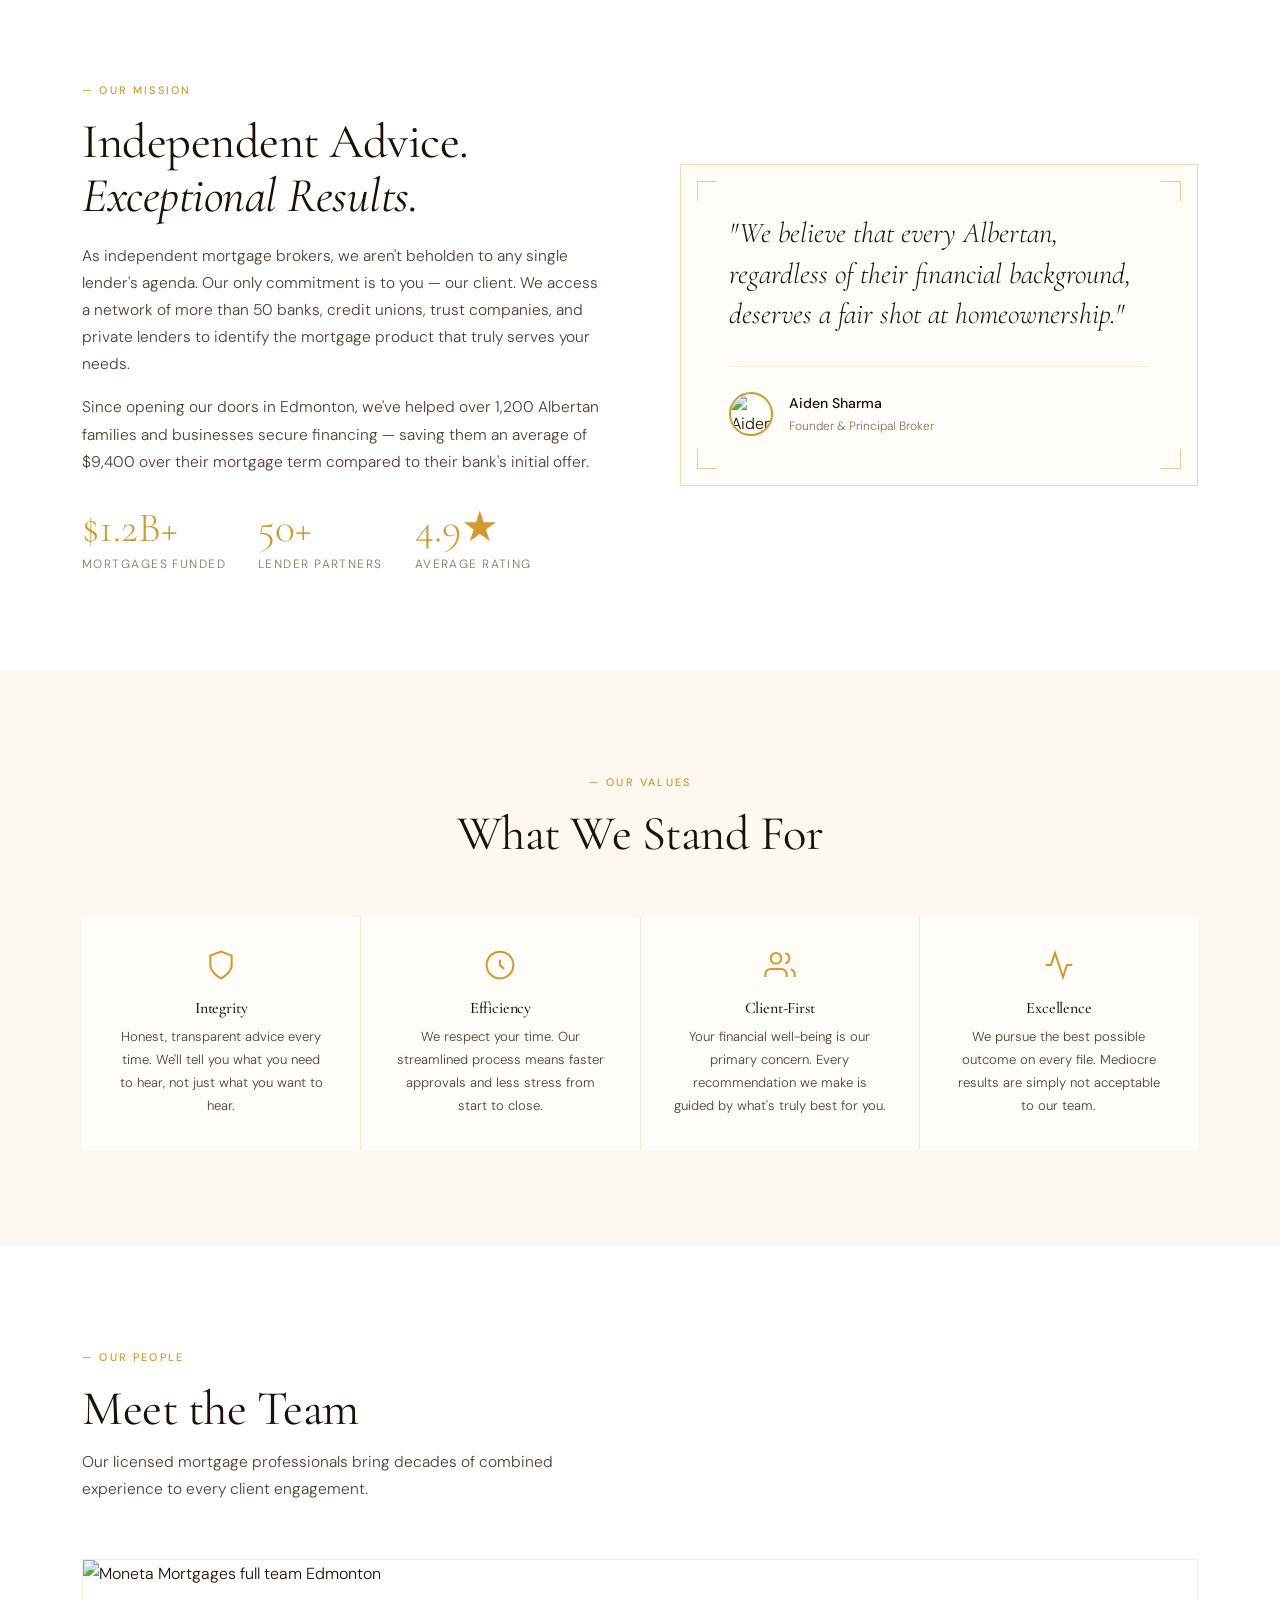
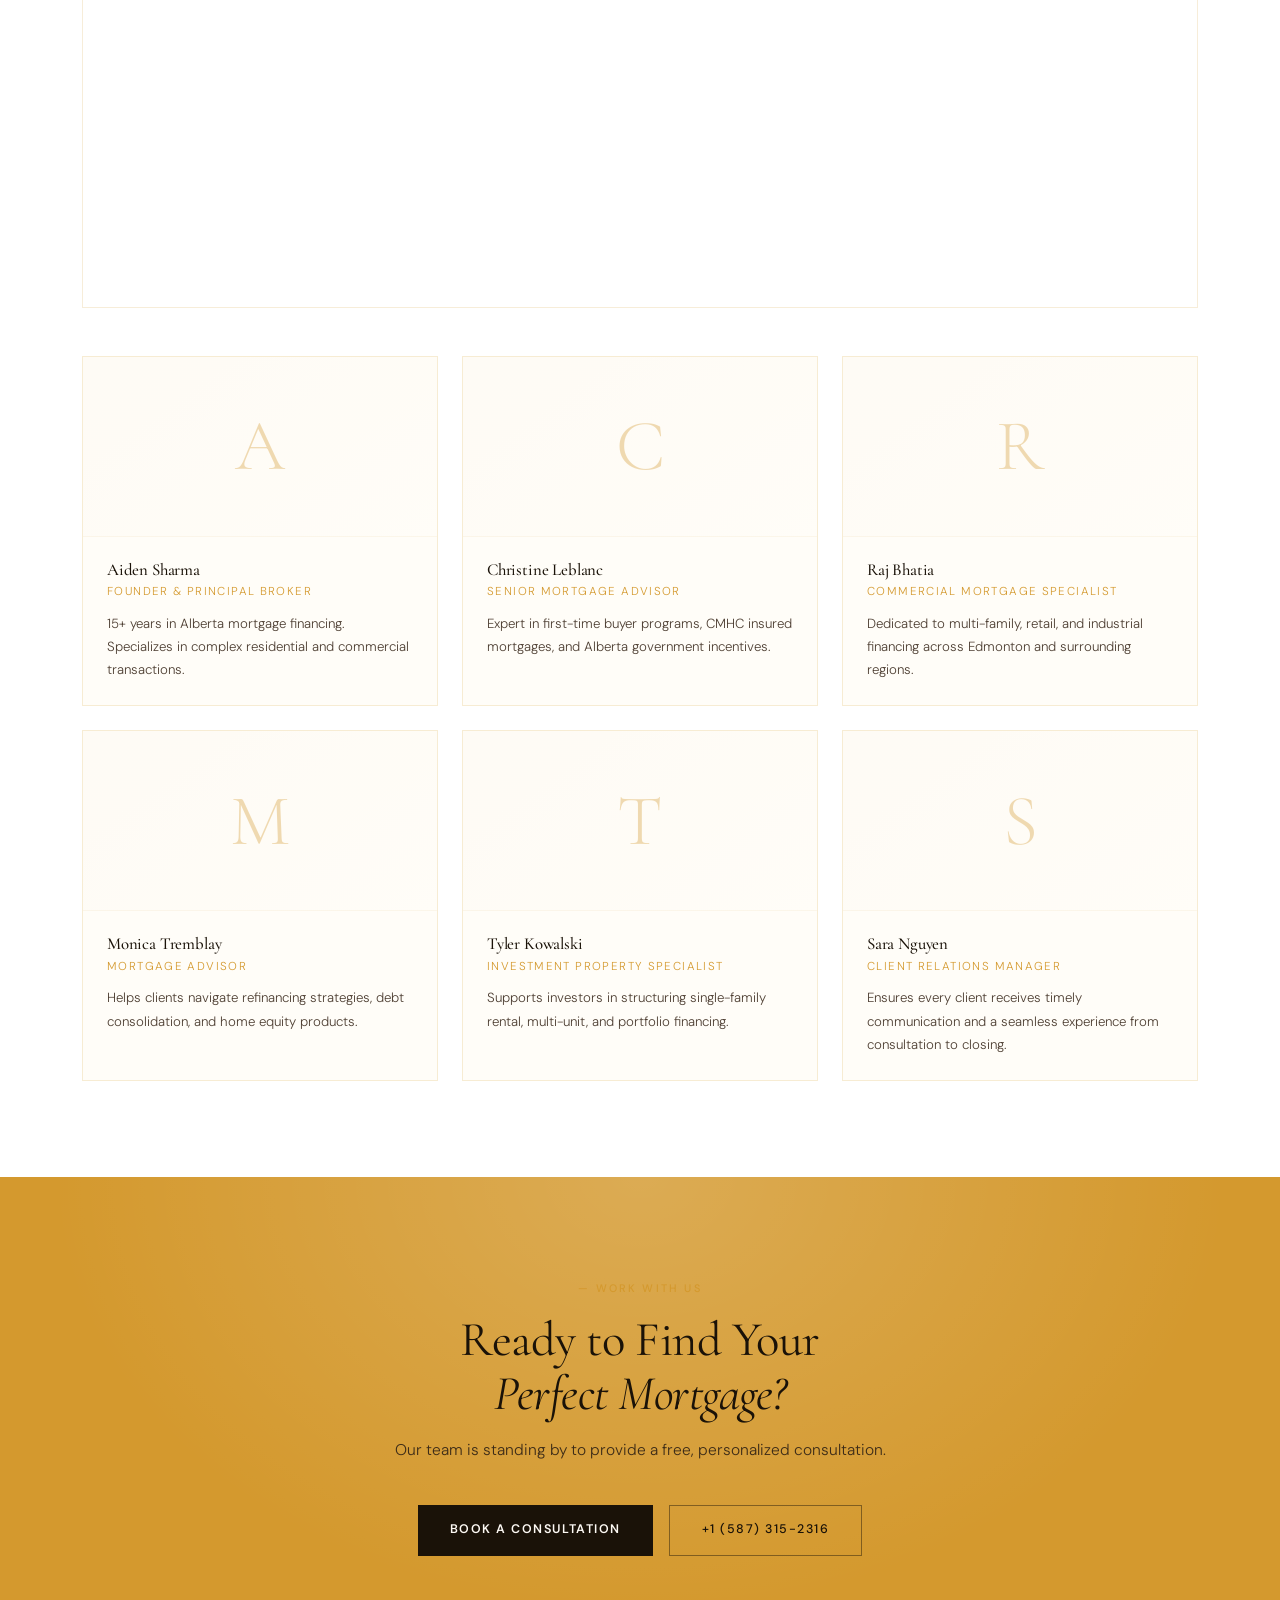
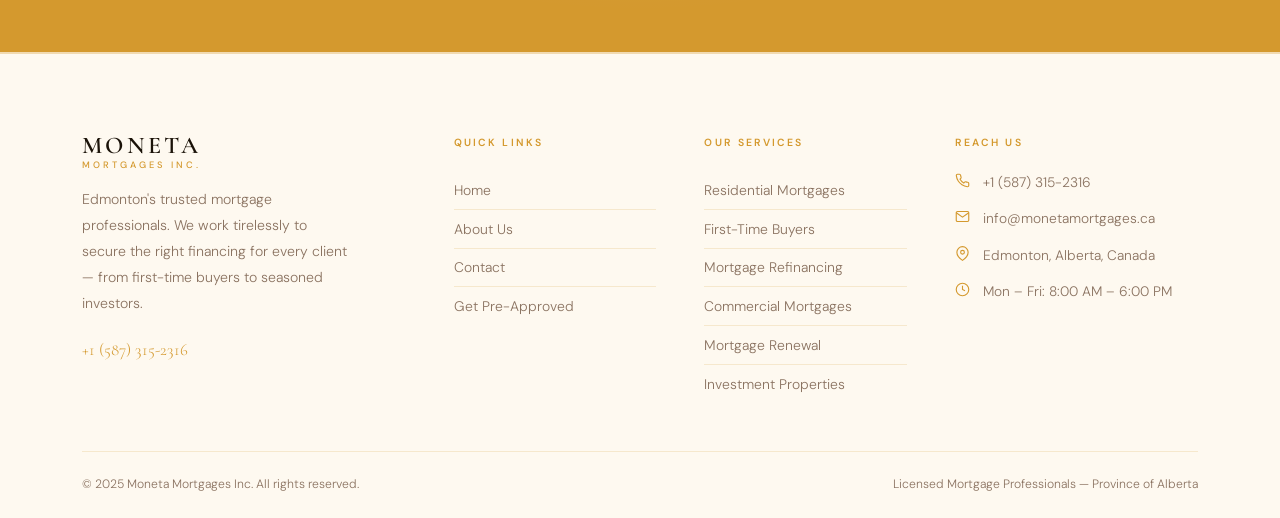
==== commit 7d4f9c20: "Update about with style Style.css code is directly added into the code itself" ====
--- a/about.html
+++ b/about.html
@@ -5,7 +5,1186 @@
   <meta name="viewport" content="width=device-width, initial-scale=1.0">
   <meta name="description" content="Learn about Moneta Mortgages Inc. — Edmonton's trusted mortgage professionals with 15+ years of Alberta market experience.">
   <title>About Us | Moneta Mortgages Inc.</title>
-  <link rel="stylesheet" href="styles.css">
+  <style>
+@import url('https://fonts.googleapis.com/css2?family=Cormorant+Garamond:ital,wght@0,300;0,400;0,500;0,600;0,700;1,300;1,400;1,500&family=DM+Sans:opsz,wght@9..40,300;9..40,400;9..40,500;9..40,600&display=swap');
+
+/* =============================================
+   MONETA MORTGAGES INC. — Design System
+   Aesthetic: Clean Light / Financial
+   Fonts: Cormorant Garamond + DM Sans
+   Palette: Warm White + Gold (#d4992e) + Rich Brown Text
+============================================= */
+
+:root {
+  --bg-primary:       #ffffff;
+  --bg-secondary:     #fef9f0;
+  --bg-card:          #fffdf8;
+  --bg-card-hover:    #fef6e4;
+  --bg-subtle:        #fdf3d8;
+
+  --gold:             #d4992e;
+  --gold-light:       #e8b94a;
+  --gold-dim:         rgba(212, 153, 46, 0.12);
+  --gold-border:      rgba(212, 153, 46, 0.32);
+  --gold-border-str:  rgba(212, 153, 46, 0.60);
+
+  --text-primary:     #1a1208;
+  --text-secondary:   #4e3f33;
+  --text-muted:       #8a7260;
+  --border:           rgba(212, 153, 46, 0.18);
+  --border-str:       rgba(212, 153, 46, 0.36);
+
+  --font-display:     'Cormorant Garamond', Georgia, serif;
+  --font-body:        'DM Sans', system-ui, sans-serif;
+
+  --radius:           0;
+  --transition:       0.3s ease;
+  --shadow:           0 20px 60px rgba(212, 153, 46, 0.10);
+}
+
+*, *::before, *::after { box-sizing: border-box; margin: 0; padding: 0; }
+html { scroll-behavior: smooth; font-size: 16px; }
+
+body {
+  background: var(--bg-primary);
+  color: var(--text-primary);
+  font-family: var(--font-body);
+  font-weight: 300;
+  line-height: 1.75;
+  overflow-x: hidden;
+}
+
+::-webkit-scrollbar { width: 5px; }
+::-webkit-scrollbar-track { background: #ffffff; }
+::-webkit-scrollbar-thumb { background: var(--gold); }
+
+/* ─── TYPOGRAPHY ─── */
+h1, h2, h3, h4, h5 {
+  font-family: var(--font-display);
+  font-weight: 400;
+  line-height: 1.12;
+  letter-spacing: -0.01em;
+  color: var(--text-primary);
+}
+h1 { font-size: clamp(2.8rem, 5.5vw, 5.2rem); }
+h2 { font-size: clamp(2rem, 3.8vw, 3.4rem); }
+h3 { font-size: clamp(1.4rem, 2.4vw, 2rem); }
+h4 { font-size: 1.15rem; font-weight: 500; }
+p  { color: var(--text-secondary); font-size: 0.97rem; }
+a  { color: inherit; text-decoration: none; }
+img { display: block; max-width: 100%; }
+
+/* ─── LAYOUT ─── */
+.container {
+  max-width: 1180px;
+  margin: 0 auto;
+  padding: 0 2rem;
+}
+.section        { padding: 6rem 0; }
+.section-sm     { padding: 4rem 0; }
+.section-dark   { background: var(--bg-secondary); }
+.section-card   { background: var(--bg-card); }
+
+/* ─── UTILITIES ─── */
+.tag {
+  display: inline-block;
+  font-size: 0.68rem;
+  font-weight: 500;
+  letter-spacing: 0.2em;
+  text-transform: uppercase;
+  color: var(--gold);
+  margin-bottom: 0.9rem;
+}
+.tag::before { content: '—  '; }
+
+.gold-line {
+  display: block;
+  width: 48px;
+  height: 1.5px;
+  background: var(--gold);
+  margin-bottom: 1.4rem;
+}
+
+.text-gold { color: var(--gold); }
+.text-muted { color: var(--text-muted); }
+
+/* ─── BUTTONS ─── */
+.btn-primary {
+  display: inline-flex;
+  align-items: center;
+  gap: 0.6rem;
+  padding: 0.85rem 2rem;
+  background: var(--gold);
+  color: #1a1208;
+  font-family: var(--font-body);
+  font-weight: 600;
+  font-size: 0.78rem;
+  letter-spacing: 0.12em;
+  text-transform: uppercase;
+  border: none;
+  cursor: pointer;
+  transition: var(--transition);
+  position: relative;
+  overflow: hidden;
+}
+.btn-primary::after {
+  content: '';
+  position: absolute;
+  inset: 0;
+  background: rgba(255,255,255,0.12);
+  transform: translateX(-110%);
+  transition: transform 0.4s ease;
+}
+.btn-primary:hover::after { transform: translateX(0); }
+
+.btn-outline {
+  display: inline-flex;
+  align-items: center;
+  gap: 0.6rem;
+  padding: 0.85rem 2rem;
+  background: transparent;
+  color: var(--gold);
+  font-family: var(--font-body);
+  font-weight: 500;
+  font-size: 0.78rem;
+  letter-spacing: 0.12em;
+  text-transform: uppercase;
+  border: 1px solid var(--gold-border-str);
+  cursor: pointer;
+  transition: var(--transition);
+}
+.btn-outline:hover {
+  background: var(--gold-dim);
+  border-color: var(--gold);
+}
+
+.btn-ghost {
+  display: inline-flex;
+  align-items: center;
+  gap: 0.5rem;
+  font-family: var(--font-body);
+  font-weight: 500;
+  font-size: 0.78rem;
+  letter-spacing: 0.12em;
+  text-transform: uppercase;
+  color: var(--text-secondary);
+  transition: color var(--transition);
+}
+.btn-ghost:hover { color: var(--gold); }
+
+/* ─── CARDS ─── */
+.card {
+  background: var(--bg-card);
+  border: 1px solid var(--border);
+  padding: 2.5rem;
+  transition: var(--transition);
+}
+.card:hover {
+  background: var(--bg-card-hover);
+  border-color: var(--border-str);
+}
+
+/* ─── HEADER ─── */
+header {
+  position: fixed;
+  top: 0; left: 0; right: 0;
+  z-index: 1000;
+  height: 80px;
+  background: rgba(255, 255, 255, 0.97);
+  backdrop-filter: blur(24px);
+  -webkit-backdrop-filter: blur(24px);
+  border-bottom: 1px solid var(--border-str);
+  transition: box-shadow var(--transition);
+}
+header.scrolled { box-shadow: 0 8px 40px rgba(212, 153, 46, 0.12); }
+
+.header-inner {
+  max-width: 1380px;
+  margin: 0 auto;
+  padding: 0 2.5rem;
+  height: 100%;
+  display: flex;
+  align-items: center;
+  justify-content: space-between;
+  gap: 2rem;
+}
+
+.logo {
+  display: flex;
+  flex-direction: column;
+  line-height: 1;
+  flex-shrink: 0;
+}
+.logo-main {
+  font-family: var(--font-display);
+  font-size: 1.65rem;
+  font-weight: 600;
+  letter-spacing: 0.14em;
+  color: var(--text-primary);
+}
+.logo-sub {
+  font-family: var(--font-body);
+  font-size: 0.58rem;
+  font-weight: 500;
+  letter-spacing: 0.32em;
+  text-transform: uppercase;
+  color: var(--gold);
+  margin-top: 3px;
+}
+
+nav.main-nav {
+  display: flex;
+  align-items: center;
+  gap: 0.2rem;
+}
+.nav-link {
+  font-size: 0.8rem;
+  font-weight: 400;
+  letter-spacing: 0.07em;
+  text-transform: uppercase;
+  color: var(--text-secondary);
+  padding: 0.55rem 1.1rem;
+  transition: color 0.2s;
+  position: relative;
+}
+.nav-link:hover, .nav-link.active { color: var(--text-primary); }
+.nav-link.active::after {
+  content: '';
+  position: absolute;
+  bottom: -2px;
+  left: 1.1rem; right: 1.1rem;
+  height: 1px;
+  background: var(--gold);
+}
+
+/* Dropdown */
+.nav-item { position: relative; }
+.nav-item:hover .dropdown { opacity: 1; visibility: visible; transform: translateY(0); }
+.dropdown {
+  position: absolute;
+  top: calc(100% + 14px);
+  left: 50%;
+  transform: translateX(-50%) translateY(-6px);
+  background: var(--bg-card);
+  border: 1px solid var(--border-str);
+  min-width: 230px;
+  opacity: 0;
+  visibility: hidden;
+  transition: all 0.22s ease;
+  z-index: 200;
+}
+.dropdown::before {
+  content: '';
+  position: absolute;
+  top: -14px;
+  left: 0; right: 0;
+  height: 14px;
+}
+.dropdown a {
+  display: block;
+  padding: 0.7rem 1.4rem;
+  font-size: 0.8rem;
+  color: var(--text-secondary);
+  border-bottom: 1px solid var(--border);
+  transition: all 0.18s ease;
+}
+.dropdown a:last-child { border-bottom: none; }
+.dropdown a:hover {
+  color: var(--gold);
+  background: var(--gold-dim);
+  padding-left: 1.9rem;
+}
+
+.header-right {
+  display: flex;
+  align-items: center;
+  gap: 1.6rem;
+  flex-shrink: 0;
+}
+.header-phone {
+  font-family: var(--font-display);
+  font-size: 0.98rem;
+  color: var(--text-secondary);
+  transition: color 0.2s;
+}
+.header-phone:hover { color: var(--gold); }
+
+/* Mobile toggle */
+.menu-toggle {
+  display: none;
+  flex-direction: column;
+  gap: 5px;
+  cursor: pointer;
+  background: none;
+  border: none;
+  padding: 6px;
+}
+.menu-toggle span {
+  display: block;
+  width: 22px;
+  height: 1.5px;
+  background: var(--text-primary);
+  transition: all 0.3s;
+}
+
+/* Mobile nav overlay */
+.mobile-nav {
+  display: none;
+  position: fixed;
+  top: 80px; left: 0; right: 0;
+  background: var(--bg-secondary);
+  border-bottom: 1px solid var(--border-str);
+  padding: 1.5rem 2rem 2rem;
+  z-index: 990;
+  transform: translateY(-10px);
+  opacity: 0;
+  transition: all 0.25s ease;
+}
+.mobile-nav.open {
+  display: block;
+  opacity: 1;
+  transform: translateY(0);
+}
+.mobile-nav a {
+  display: block;
+  padding: 0.75rem 0;
+  font-size: 0.9rem;
+  color: var(--text-secondary);
+  border-bottom: 1px solid var(--border);
+  transition: color 0.2s;
+}
+.mobile-nav a:hover { color: var(--gold); }
+.mobile-nav-label {
+  font-size: 0.65rem;
+  letter-spacing: 0.18em;
+  text-transform: uppercase;
+  color: var(--gold);
+  padding: 0.8rem 0 0.3rem;
+  font-weight: 600;
+}
+
+/* ─── FOOTER ─── */
+footer {
+  background: var(--bg-secondary);
+  border-top: 2px solid var(--gold-border);
+  padding: 5rem 0 0;
+}
+.footer-grid {
+  display: grid;
+  grid-template-columns: 1.6fr 1fr 1fr 1.2fr;
+  gap: 3rem;
+  padding-bottom: 3rem;
+}
+.footer-brand-desc {
+  font-size: 0.88rem;
+  color: var(--text-muted);
+  margin-top: 1rem;
+  max-width: 270px;
+  line-height: 1.85;
+}
+.footer-heading {
+  font-family: var(--font-body);
+  font-size: 0.65rem;
+  font-weight: 600;
+  letter-spacing: 0.2em;
+  text-transform: uppercase;
+  color: var(--gold);
+  margin-bottom: 1.2rem;
+}
+.footer-links { display: flex; flex-direction: column; gap: 0; }
+.footer-links a {
+  font-size: 0.87rem;
+  color: var(--text-muted);
+  padding: 0.42rem 0;
+  border-bottom: 1px solid var(--border);
+  transition: all 0.2s;
+}
+.footer-links a:last-child { border-bottom: none; }
+.footer-links a:hover { color: var(--text-primary); padding-left: 6px; }
+
+.footer-contact-row {
+  display: flex;
+  align-items: flex-start;
+  gap: 0.8rem;
+  margin-bottom: 0.9rem;
+}
+.footer-contact-row svg { color: var(--gold); flex-shrink: 0; margin-top: 2px; }
+.footer-contact-row span { font-size: 0.86rem; color: var(--text-muted); line-height: 1.6; }
+
+.footer-bottom {
+  border-top: 1px solid var(--border);
+  padding: 1.4rem 0;
+  display: flex;
+  justify-content: space-between;
+  align-items: center;
+}
+.footer-bottom p { font-size: 0.76rem; color: var(--text-muted); }
+
+/* ─── HERO ─── */
+.hero {
+  min-height: 100vh;
+  padding-top: 80px;
+  display: flex;
+  align-items: center;
+  position: relative;
+  overflow: hidden;
+}
+.hero-glow {
+  position: absolute;
+  width: 800px; height: 800px;
+  background: radial-gradient(circle, rgba(212,153,46,0.12) 0%, transparent 65%);
+  right: -100px; top: 50%;
+  transform: translateY(-50%);
+  pointer-events: none;
+}
+.hero-grid-pattern {
+  position: absolute;
+  inset: 0;
+  background-image:
+    linear-gradient(rgba(212,153,46,0.07) 1px, transparent 1px),
+    linear-gradient(90deg, rgba(212,153,46,0.07) 1px, transparent 1px);
+  background-size: 72px 72px;
+  pointer-events: none;
+}
+.hero-content {
+  position: relative;
+  z-index: 1;
+  display: grid;
+  grid-template-columns: 1fr 420px;
+  gap: 5rem;
+  align-items: center;
+  width: 100%;
+  max-width: 1180px;
+  margin: 0 auto;
+  padding: 5rem 2rem 5rem;
+}
+
+.hero-eyebrow {
+  display: flex;
+  align-items: center;
+  gap: 1rem;
+  margin-bottom: 1.8rem;
+}
+.hero-eyebrow::before {
+  content: '';
+  width: 36px; height: 1px;
+  background: var(--gold);
+}
+.hero-eyebrow span {
+  font-size: 0.72rem;
+  letter-spacing: 0.22em;
+  text-transform: uppercase;
+  color: var(--gold);
+  font-weight: 500;
+}
+.hero h1 { margin-bottom: 1.4rem; }
+.hero h1 em { font-style: italic; color: var(--gold); }
+.hero-desc { font-size: 1.04rem; margin-bottom: 2.5rem; max-width: 460px; }
+.hero-actions { display: flex; gap: 1rem; flex-wrap: wrap; }
+
+/* Hero stats panel */
+.hero-stats {
+  background: var(--bg-card);
+  border: 1px solid var(--border-str);
+  display: grid;
+  grid-template-columns: 1fr 1fr;
+  gap: 1px;
+  background-color: var(--border-str);
+}
+.stat-item {
+  background: var(--bg-card);
+  padding: 2rem;
+  text-align: center;
+}
+.stat-number {
+  font-family: var(--font-display);
+  font-size: 2.8rem;
+  font-weight: 500;
+  color: var(--gold);
+  line-height: 1;
+  margin-bottom: 0.45rem;
+}
+.stat-label {
+  font-size: 0.72rem;
+  letter-spacing: 0.12em;
+  text-transform: uppercase;
+  color: var(--text-muted);
+}
+
+/* ─── SERVICES GRID ─── */
+.services-grid {
+  display: grid;
+  grid-template-columns: repeat(3, 1fr);
+  gap: 1px;
+  background: var(--border);
+}
+.service-card {
+  background: var(--bg-card);
+  padding: 2.4rem;
+  display: block;
+  color: inherit;
+  position: relative;
+  transition: background var(--transition);
+  overflow: hidden;
+}
+.service-card::after {
+  content: '';
+  position: absolute;
+  bottom: 0; left: 0; right: 0;
+  height: 2px;
+  background: linear-gradient(90deg, var(--gold), var(--gold-light));
+  transform: scaleX(0);
+  transform-origin: left;
+  transition: transform 0.35s ease;
+}
+.service-card:hover { background: var(--bg-card-hover); }
+.service-card:hover::after { transform: scaleX(1); }
+
+.service-icon {
+  width: 46px; height: 46px;
+  display: flex;
+  align-items: center;
+  justify-content: center;
+  border: 1px solid var(--border-str);
+  color: var(--gold);
+  margin-bottom: 1.4rem;
+  transition: all var(--transition);
+}
+.service-card:hover .service-icon {
+  background: var(--gold-dim);
+  border-color: var(--gold);
+}
+.service-card h3 { font-size: 1.25rem; margin-bottom: 0.65rem; }
+.service-card p  { font-size: 0.86rem; line-height: 1.75; }
+.service-read-more {
+  display: flex;
+  align-items: center;
+  gap: 0.5rem;
+  margin-top: 1.4rem;
+  font-size: 0.75rem;
+  letter-spacing: 0.1em;
+  text-transform: uppercase;
+  color: var(--gold);
+  opacity: 0;
+  transform: translateX(-6px);
+  transition: all 0.3s ease;
+}
+.service-card:hover .service-read-more { opacity: 1; transform: translateX(0); }
+
+/* ─── WHY CHOOSE US ─── */
+.why-grid { display: grid; grid-template-columns: 1fr 1fr; gap: 5rem; align-items: center; }
+.why-visual {
+  position: relative;
+  height: 480px;
+  background: var(--bg-card);
+  border: 1px solid var(--border-str);
+  display: flex;
+  align-items: center;
+  justify-content: center;
+  overflow: hidden;
+}
+.why-visual-inner {
+  font-family: var(--font-display);
+  font-size: 9rem;
+  font-weight: 300;
+  color: var(--gold);
+  opacity: 0.06;
+  user-select: none;
+  letter-spacing: -0.05em;
+  line-height: 1;
+}
+.why-visual-badge {
+  position: absolute;
+  background: var(--bg-primary);
+  border: 1px solid var(--gold-border-str);
+  padding: 1.5rem 2rem;
+  text-align: center;
+}
+.why-visual-badge .big-num {
+  font-family: var(--font-display);
+  font-size: 3.5rem;
+  font-weight: 500;
+  color: var(--gold);
+  line-height: 1;
+}
+.why-visual-badge span {
+  font-size: 0.72rem;
+  letter-spacing: 0.15em;
+  text-transform: uppercase;
+  color: var(--text-muted);
+  display: block;
+  margin-top: 0.3rem;
+}
+.corner-tl, .corner-tr, .corner-bl, .corner-br {
+  position: absolute;
+  width: 20px; height: 20px;
+  border-color: var(--gold);
+  border-style: solid;
+  opacity: 0.5;
+}
+.corner-tl { top: 16px; left: 16px; border-width: 1px 0 0 1px; }
+.corner-tr { top: 16px; right: 16px; border-width: 1px 1px 0 0; }
+.corner-bl { bottom: 16px; left: 16px; border-width: 0 0 1px 1px; }
+.corner-br { bottom: 16px; right: 16px; border-width: 0 1px 1px 0; }
+
+.why-list { display: flex; flex-direction: column; }
+.why-item {
+  display: flex;
+  gap: 1.5rem;
+  padding: 1.4rem 0;
+  border-bottom: 1px solid var(--border);
+}
+.why-item:first-child { border-top: 1px solid var(--border); }
+.why-num {
+  font-family: var(--font-display);
+  font-size: 2.2rem;
+  font-weight: 300;
+  color: var(--gold);
+  opacity: 0.35;
+  line-height: 1;
+  min-width: 2.8rem;
+  flex-shrink: 0;
+}
+.why-content h4 { font-size: 1rem; color: var(--text-primary); margin-bottom: 0.3rem; }
+.why-content p  { font-size: 0.85rem; }
+
+/* ─── PROCESS STEPS ─── */
+.process-grid {
+  display: grid;
+  grid-template-columns: repeat(5, 1fr);
+  gap: 0;
+  position: relative;
+}
+.process-connector {
+  position: absolute;
+  top: 36px;
+  left: 10%; right: 10%;
+  height: 1px;
+  background: linear-gradient(90deg, transparent, var(--border-str), var(--border-str), transparent);
+}
+.process-step {
+  display: flex;
+  flex-direction: column;
+  align-items: center;
+  text-align: center;
+  padding: 0 1.5rem 2rem;
+}
+.step-circle {
+  width: 72px; height: 72px;
+  border: 1px solid var(--border-str);
+  display: flex;
+  align-items: center;
+  justify-content: center;
+  background: var(--bg-primary);
+  position: relative;
+  z-index: 1;
+  margin-bottom: 1.5rem;
+  font-family: var(--font-display);
+  font-size: 1.5rem;
+  color: var(--gold);
+  transition: all var(--transition);
+}
+.process-step:hover .step-circle {
+  background: var(--gold-dim);
+  border-color: var(--gold);
+}
+.process-step h4 { font-size: 0.92rem; margin-bottom: 0.4rem; }
+.process-step p  { font-size: 0.8rem; }
+
+/* ─── TESTIMONIALS ─── */
+.testimonials-grid {
+  display: grid;
+  grid-template-columns: repeat(3, 1fr);
+  gap: 1px;
+  background: var(--border);
+}
+.testimonial {
+  background: var(--bg-card);
+  padding: 2.2rem;
+}
+.testimonial-quote-mark {
+  font-family: var(--font-display);
+  font-size: 4rem;
+  color: var(--gold);
+  line-height: 0.6;
+  margin-bottom: 1.2rem;
+  display: block;
+}
+.testimonial p {
+  font-size: 0.9rem;
+  font-style: italic;
+  line-height: 1.85;
+  margin-bottom: 1.5rem;
+  color: var(--text-secondary);
+}
+.testimonial-author {
+  display: flex;
+  align-items: center;
+  gap: 0.9rem;
+}
+.author-init {
+  width: 38px; height: 38px;
+  border-radius: 50%;
+  background: var(--gold-dim);
+  border: 1px solid var(--gold-border-str);
+  display: flex;
+  align-items: center;
+  justify-content: center;
+  font-family: var(--font-display);
+  font-size: 1rem;
+  color: var(--gold);
+  flex-shrink: 0;
+}
+.author-name { font-size: 0.85rem; font-weight: 500; color: var(--text-primary); display: block; }
+.author-loc  { font-size: 0.74rem; color: var(--text-muted); }
+
+/* ─── CTA BANNER — gold highlight zone ─── */
+.cta-banner {
+  background: var(--gold);
+  border-top: none;
+  border-bottom: none;
+  padding: 6rem 2rem;
+  text-align: center;
+  position: relative;
+  overflow: hidden;
+  --text-primary:   #1a1208;
+  --text-secondary: #3d2c18;
+}
+.cta-banner::before {
+  content: '';
+  position: absolute;
+  inset: 0;
+  background: radial-gradient(ellipse at 50% 0%, rgba(255,255,255,0.18) 0%, transparent 65%);
+  pointer-events: none;
+}
+.cta-banner > * { position: relative; z-index: 1; }
+.cta-banner h2 { margin-bottom: 1rem; }
+.cta-banner p  { max-width: 500px; margin: 0 auto 2.5rem; }
+.cta-actions   { display: flex; gap: 1rem; justify-content: center; flex-wrap: wrap; }
+
+/* Buttons inside gold CTA — invert to dark */
+.cta-banner .btn-primary {
+  background: #1a1208;
+  color: #fdf9f4;
+}
+.cta-banner .btn-outline {
+  color: #1a1208;
+  border-color: rgba(26, 18, 8, 0.45);
+}
+.cta-banner .btn-outline:hover {
+  background: rgba(26, 18, 8, 0.10);
+  border-color: rgba(26, 18, 8, 0.70);
+}
+
+/* ─── PAGE HERO (inner pages) ─── */
+.page-hero {
+  padding: 11rem 0 5rem;
+  background: var(--bg-secondary);
+  position: relative;
+  overflow: hidden;
+}
+.page-hero::before {
+  content: '';
+  position: absolute;
+  inset: 0;
+  background: radial-gradient(ellipse at 85% 50%, rgba(212,153,46,0.10) 0%, transparent 50%);
+}
+.page-hero-content { position: relative; z-index: 1; }
+.page-hero .breadcrumb {
+  display: flex;
+  gap: 0.5rem;
+  align-items: center;
+  font-size: 0.76rem;
+  letter-spacing: 0.08em;
+  color: var(--text-muted);
+  text-transform: uppercase;
+  margin-bottom: 1.5rem;
+}
+.page-hero .breadcrumb a { color: var(--gold); transition: opacity 0.2s; }
+.page-hero .breadcrumb a:hover { opacity: 0.75; }
+.page-hero .breadcrumb span { color: var(--text-muted); }
+
+/* ─── SERVICE DETAIL ─── */
+.service-detail-layout {
+  display: grid;
+  grid-template-columns: 1fr 320px;
+  gap: 4rem;
+  align-items: start;
+}
+.service-body h3 { font-size: 1.6rem; margin: 2rem 0 0.8rem; }
+.service-body h3:first-child { margin-top: 0; }
+.service-body p   { font-size: 0.94rem; margin-bottom: 1rem; }
+
+.features-grid {
+  display: grid;
+  grid-template-columns: 1fr 1fr;
+  gap: 0.8rem;
+  margin: 2rem 0;
+}
+.feature-item {
+  display: flex;
+  gap: 0.75rem;
+  align-items: flex-start;
+  background: var(--bg-card);
+  border: 1px solid var(--border);
+  padding: 1rem 1.2rem;
+  transition: border-color var(--transition);
+}
+.feature-item:hover { border-color: var(--border-str); }
+.feature-item svg { color: var(--gold); flex-shrink: 0; margin-top: 2px; }
+.feature-item p { font-size: 0.84rem; color: var(--text-secondary); }
+
+/* Sidebar */
+.sidebar-widget {
+  background: var(--bg-card);
+  border: 1px solid var(--border-str);
+  padding: 2rem;
+  margin-bottom: 1.5rem;
+  position: sticky;
+  top: 96px;
+}
+.sidebar-widget h4 {
+  font-family: var(--font-display);
+  font-size: 1.3rem;
+  margin-bottom: 1.2rem;
+  padding-bottom: 1rem;
+  border-bottom: 1px solid var(--border);
+}
+.sidebar-link {
+  display: flex;
+  align-items: center;
+  gap: 0.6rem;
+  font-size: 0.85rem;
+  color: var(--text-muted);
+  padding: 0.5rem 0;
+  border-bottom: 1px solid var(--border);
+  transition: color 0.2s;
+}
+.sidebar-link:last-child { border-bottom: none; }
+.sidebar-link svg { color: var(--gold); }
+.sidebar-link:hover { color: var(--text-primary); }
+.sidebar-link.current { color: var(--gold); font-weight: 500; }
+
+/* ─── CONTACT FORM ─── */
+.contact-layout { display: grid; grid-template-columns: 1fr 1fr; gap: 5rem; }
+
+.form-field { display: flex; flex-direction: column; gap: 0.5rem; margin-bottom: 1.1rem; }
+.form-field label {
+  font-size: 0.7rem;
+  letter-spacing: 0.14em;
+  text-transform: uppercase;
+  color: var(--text-muted);
+  font-weight: 600;
+}
+.form-field input,
+.form-field select,
+.form-field textarea {
+  background: var(--bg-card);
+  border: 1px solid var(--border-str);
+  color: var(--text-primary);
+  font-family: var(--font-body);
+  font-size: 0.9rem;
+  font-weight: 300;
+  padding: 0.8rem 1.1rem;
+  outline: none;
+  transition: border-color 0.2s;
+  width: 100%;
+  appearance: none;
+}
+.form-field input:focus,
+.form-field select:focus,
+.form-field textarea:focus { border-color: var(--gold); }
+.form-field input::placeholder,
+.form-field textarea::placeholder { color: var(--text-muted); }
+.form-field textarea { resize: vertical; min-height: 120px; }
+.form-field select option { background: #ffffff; color: var(--text-primary); }
+.form-row { display: grid; grid-template-columns: 1fr 1fr; gap: 1rem; }
+
+/* Contact info items */
+.contact-info-item {
+  display: flex;
+  gap: 1.2rem;
+  align-items: flex-start;
+  padding: 1.4rem 0;
+  border-bottom: 1px solid var(--border);
+}
+.contact-info-item:first-child { border-top: 1px solid var(--border); }
+.contact-info-icon {
+  width: 40px; height: 40px;
+  border: 1px solid var(--border-str);
+  display: flex;
+  align-items: center;
+  justify-content: center;
+  color: var(--gold);
+  flex-shrink: 0;
+}
+.contact-info-item h4 { font-size: 0.85rem; margin-bottom: 0.2rem; }
+.contact-info-item p  { font-size: 0.88rem; }
+
+/* ─── ABOUT PAGE ─── */
+.values-grid { display: grid; grid-template-columns: repeat(4, 1fr); gap: 1px; background: var(--border); }
+.value-card {
+  background: var(--bg-card);
+  padding: 2rem;
+  text-align: center;
+  transition: background var(--transition);
+}
+.value-card:hover { background: var(--bg-card-hover); }
+.value-card svg { color: var(--gold); margin: 0 auto 1.2rem; }
+.value-card h4 { font-size: 1rem; margin-bottom: 0.5rem; }
+.value-card p  { font-size: 0.82rem; }
+
+.team-grid { display: grid; grid-template-columns: repeat(3, 1fr); gap: 1.5rem; }
+.team-card {
+  background: var(--bg-card);
+  border: 1px solid var(--border);
+  overflow: hidden;
+  transition: border-color var(--transition);
+}
+.team-card:hover { border-color: var(--border-str); }
+.team-avatar-box {
+  height: 180px;
+  background: linear-gradient(145deg, var(--bg-secondary), var(--bg-card));
+  border-bottom: 1px solid var(--border);
+  display: flex;
+  align-items: center;
+  justify-content: center;
+  font-family: var(--font-display);
+  font-size: 4.5rem;
+  color: var(--gold);
+  opacity: 0.35;
+}
+.team-info { padding: 1.5rem; }
+.team-info h4 { font-size: 1.05rem; margin-bottom: 0.15rem; }
+.team-role {
+  font-size: 0.72rem;
+  letter-spacing: 0.12em;
+  text-transform: uppercase;
+  color: var(--gold);
+  display: block;
+  margin-bottom: 0.6rem;
+}
+.team-info p { font-size: 0.83rem; }
+
+/* ─── WHY VISUAL — photo version ─── */
+.why-visual-photo {
+  position: absolute;
+  inset: 0;
+  width: 100%;
+  height: 100%;
+  object-fit: cover;
+  object-position: center;
+  display: block;
+}
+
+/* ─── ABOUT STORY IMAGE SECTION ─── */
+.about-story-grid {
+  display: grid;
+  grid-template-columns: 1fr 1fr;
+  gap: 1.5rem;
+}
+.about-story-img {
+  position: relative;
+  overflow: hidden;
+  aspect-ratio: 4 / 3;
+}
+.about-story-img img {
+  width: 100%;
+  height: 100%;
+  object-fit: cover;
+  object-position: center;
+  display: block;
+  transition: transform 0.6s ease;
+}
+.about-story-img:hover img {
+  transform: scale(1.03);
+}
+.about-story-tag {
+  position: absolute;
+  bottom: 1.2rem;
+  left: 1.2rem;
+  background: rgba(255, 255, 255, 0.94);
+  padding: 0.55rem 1rem;
+  font-size: 0.72rem;
+  letter-spacing: 0.1em;
+  text-transform: uppercase;
+  color: var(--text-muted);
+  display: flex;
+  flex-direction: column;
+  gap: 0.15rem;
+  backdrop-filter: blur(8px);
+  border-left: 3px solid var(--gold);
+}
+.about-story-tag strong {
+  color: var(--text-primary);
+  font-size: 0.82rem;
+  letter-spacing: 0.06em;
+}
+
+/* ─── SCROLL ANIMATIONS ─── */
+@keyframes fadeUp {
+  from { opacity: 0; transform: translateY(28px); }
+  to   { opacity: 1; transform: translateY(0); }
+}
+.fade-up {
+  animation: fadeUp 0.75s ease both;
+}
+.fade-up:nth-child(1) { animation-delay: 0.05s; }
+.fade-up:nth-child(2) { animation-delay: 0.15s; }
+.fade-up:nth-child(3) { animation-delay: 0.25s; }
+.fade-up:nth-child(4) { animation-delay: 0.35s; }
+.fade-up:nth-child(5) { animation-delay: 0.45s; }
+
+.scroll-reveal {
+  opacity: 0;
+  transform: translateY(24px);
+  transition: opacity 0.7s ease, transform 0.7s ease;
+}
+.scroll-reveal.revealed {
+  opacity: 1;
+  transform: translateY(0);
+}
+
+/* ─── RESPONSIVE ─── */
+@media (max-width: 1100px) {
+  .hero-content           { grid-template-columns: 1fr; gap: 3.5rem; max-width: 680px; }
+  .hero-stats             { grid-template-columns: repeat(4, 1fr); }
+  .services-grid          { grid-template-columns: repeat(2, 1fr); }
+  .why-grid               { grid-template-columns: 1fr; }
+  .process-grid           { grid-template-columns: repeat(3, 1fr); }
+  .process-connector      { display: none; }
+  .testimonials-grid      { grid-template-columns: repeat(2, 1fr); }
+  .footer-grid            { grid-template-columns: 1fr 1fr; }
+  .values-grid            { grid-template-columns: repeat(2, 1fr); }
+  .team-grid              { grid-template-columns: repeat(2, 1fr); }
+  .service-detail-layout  { grid-template-columns: 1fr; }
+  .sidebar-widget         { position: static; }
+}
+
+@media (max-width: 768px) {
+  h1 { font-size: 2.5rem; }
+  h2 { font-size: 2rem; }
+  .section, .section-dark, .section-card { padding: 4rem 0; }
+  nav.main-nav  { display: none; }
+  .header-phone { display: none; }
+  .menu-toggle  { display: flex; }
+  .services-grid           { grid-template-columns: 1fr; }
+  .testimonials-grid       { grid-template-columns: 1fr; }
+  .contact-layout          { grid-template-columns: 1fr; gap: 3rem; }
+  .hero-stats              { grid-template-columns: repeat(2, 1fr); }
+  .footer-grid             { grid-template-columns: 1fr; gap: 2rem; }
+  .values-grid             { grid-template-columns: 1fr 1fr; }
+  .team-grid               { grid-template-columns: 1fr; }
+  .features-grid           { grid-template-columns: 1fr; }
+  .form-row                { grid-template-columns: 1fr; }
+  .process-grid            { grid-template-columns: repeat(2, 1fr); }
+  .footer-bottom           { flex-direction: column; gap: 0.4rem; text-align: center; }
+  .header-inner            { padding: 0 1.4rem; }
+  .btn-primary, .btn-outline { padding: 0.78rem 1.5rem; }
+  .about-story-grid        { grid-template-columns: 1fr; }
+}
+
+/* ─── PAGE HERO BG IMAGE ─── */
+.page-hero-bg {
+  position: absolute;
+  inset: 0;
+  width: 100%; height: 100%;
+  object-fit: cover;
+  object-position: center;
+  opacity: 0.10;
+  z-index: 0;
+  pointer-events: none;
+}
+/* ─── BODY IMAGE BLOCKS ─── */
+.body-img-block {
+  margin: 2.5rem 0;
+  overflow: hidden;
+  border: 1px solid var(--border);
+}
+.body-img-block img {
+  width: 100%;
+  display: block;
+  object-fit: cover;
+  aspect-ratio: 16 / 7;
+  transition: transform 0.6s ease;
+}
+.body-img-block:hover img { transform: scale(1.02); }
+.body-img-caption {
+  padding: 0.75rem 1rem;
+  font-size: 0.75rem;
+  letter-spacing: 0.08em;
+  text-transform: uppercase;
+  color: var(--text-muted);
+  border-top: 1px solid var(--border);
+  background: var(--bg-card);
+}
+.body-img-pair {
+  display: grid;
+  grid-template-columns: 1fr 1fr;
+  gap: 1rem;
+  margin: 2.5rem 0;
+}
+.body-img-pair .body-img-block { margin: 0; }
+.body-img-pair .body-img-block img { aspect-ratio: 4 / 3; }
+/* ─── HOME GALLERY STRIP ─── */
+.home-gallery {
+  display: grid;
+  grid-template-columns: repeat(3, 1fr);
+  gap: 1rem;
+}
+.home-gallery-item {
+  position: relative;
+  overflow: hidden;
+  aspect-ratio: 4 / 3;
+  border: 1px solid var(--border);
+}
+.home-gallery-item img {
+  width: 100%; height: 100%;
+  object-fit: cover;
+  display: block;
+  transition: transform 0.5s ease;
+}
+.home-gallery-item:hover img { transform: scale(1.04); }
+.home-gallery-tag {
+  position: absolute;
+  bottom: 0; left: 0; right: 0;
+  padding: 0.5rem 0.9rem;
+  background: rgba(255,255,255,0.92);
+  border-top: 2px solid var(--gold);
+  font-size: 0.7rem;
+  letter-spacing: 0.1em;
+  text-transform: uppercase;
+  color: var(--text-primary);
+  backdrop-filter: blur(8px);
+}
+/* ─── TEAM BANNER ─── */
+.team-banner {
+  width: 100%;
+  aspect-ratio: 16 / 5;
+  object-fit: cover;
+  object-position: center top;
+  display: block;
+  margin-bottom: 3rem;
+  border: 1px solid var(--border);
+}
+/* ─── CONTACT OFFICE PHOTO ─── */
+.contact-office-img {
+  width: 100%;
+  aspect-ratio: 4 / 3;
+  object-fit: cover;
+  display: block;
+  margin-top: 2rem;
+  border: 1px solid var(--border);
+}
+@media (max-width: 768px) {
+  .body-img-pair { grid-template-columns: 1fr; }
+  .home-gallery  { grid-template-columns: 1fr 1fr; }
+}
+@media (max-width: 480px) {
+  .home-gallery  { grid-template-columns: 1fr; }
+}
+
+  </style>
 </head>
 <body>
 
@@ -32,7 +1211,8 @@
     <div class="container">
       <div class="about-story-grid">
         <div class="about-story-img scroll-reveal">
-          <img src="https://raw.githubusercontent.com/karanjit-asteron/Moneta-Mortgages-Inc/main/images/about-story.jpeg"
+          <!-- Upload file: images/about-story.jpeg -->
+          <img src="https://placehold.co/600x450/ede6d8/a07020?text=About+Story"
                alt="Moneta Mortgages team at work in Edmonton">
           <div class="about-story-tag">
             Edmonton, AB
@@ -40,7 +1220,8 @@
           </div>
         </div>
         <div class="about-story-img scroll-reveal">
-          <img src="https://raw.githubusercontent.com/karanjit-asteron/Moneta-Mortgages-Inc/main/images/about-office.jpeg"
+          <!-- Upload file: images/about-office.jpeg -->
+          <img src="https://placehold.co/600x450/ede6d8/a07020?text=About+Office"
                alt="Moneta Mortgages office consultation">
           <div class="about-story-tag">
             Our Office
@@ -49,6 +1230,11 @@
         </div>
       </div>
     </div>
+
+      <!-- Upload file: images/about-community.jpeg -->
+      <img src="https://placehold.co/1180x320/ede6d8/a07020?text=Edmonton+Community"
+           alt="Edmonton community Moneta Mortgages cares"
+           style="width:100%;aspect-ratio:16/5;object-fit:cover;margin-top:2.5rem;border:1px solid var(--border);display:block;">
   </section>
 
   <!-- MISSION -->
@@ -81,7 +1267,10 @@
             <div class="corner-bl"></div><div class="corner-br"></div>
             <p style="font-family:var(--font-display);font-size:1.8rem;font-weight:300;font-style:italic;line-height:1.4;color:var(--text-primary);">"We believe that every Albertan, regardless of their financial background, deserves a fair shot at homeownership."</p>
             <div style="margin-top:2rem;padding-top:1.5rem;border-top:1px solid var(--border);display:flex;gap:1rem;align-items:center;">
-              <div style="width:44px;height:44px;border-radius:50%;background:var(--gold-dim);border:1px solid var(--gold-border-str);display:flex;align-items:center;justify-content:center;font-family:var(--font-display);font-size:1.1rem;color:var(--gold);">A</div>
+              <!-- Upload file: images/about-founder.jpeg -->
+              <img src="https://placehold.co/44x44/ede6d8/a07020?text=Aiden+Sharma"
+                   alt="Aiden Sharma Founder Moneta Mortgages"
+                   style="width:44px;height:44px;border-radius:50%;object-fit:cover;border:2px solid var(--gold);">
               <div>
                 <div style="font-size:0.88rem;font-weight:500;color:var(--text-primary);">Aiden Sharma</div>
                 <div style="font-size:0.75rem;color:var(--text-muted);">Founder &amp; Principal Broker</div>
@@ -144,6 +1333,11 @@
         <h2 class="scroll-reveal">Meet the Team</h2>
         <p class="scroll-reveal" style="max-width:500px;margin-top:0.8rem;">Our licensed mortgage professionals bring decades of combined experience to every client engagement.</p>
       </div>
+      <!-- Upload file: images/about-team.jpeg -->
+      <img src="https://placehold.co/1180x320/ede6d8/a07020?text=About+Team+Banner"
+           alt="Moneta Mortgages full team Edmonton"
+           class="team-banner scroll-reveal">
+
       <div class="team-grid">
         <div class="team-card scroll-reveal">
           <div class="team-avatar-box">A</div>
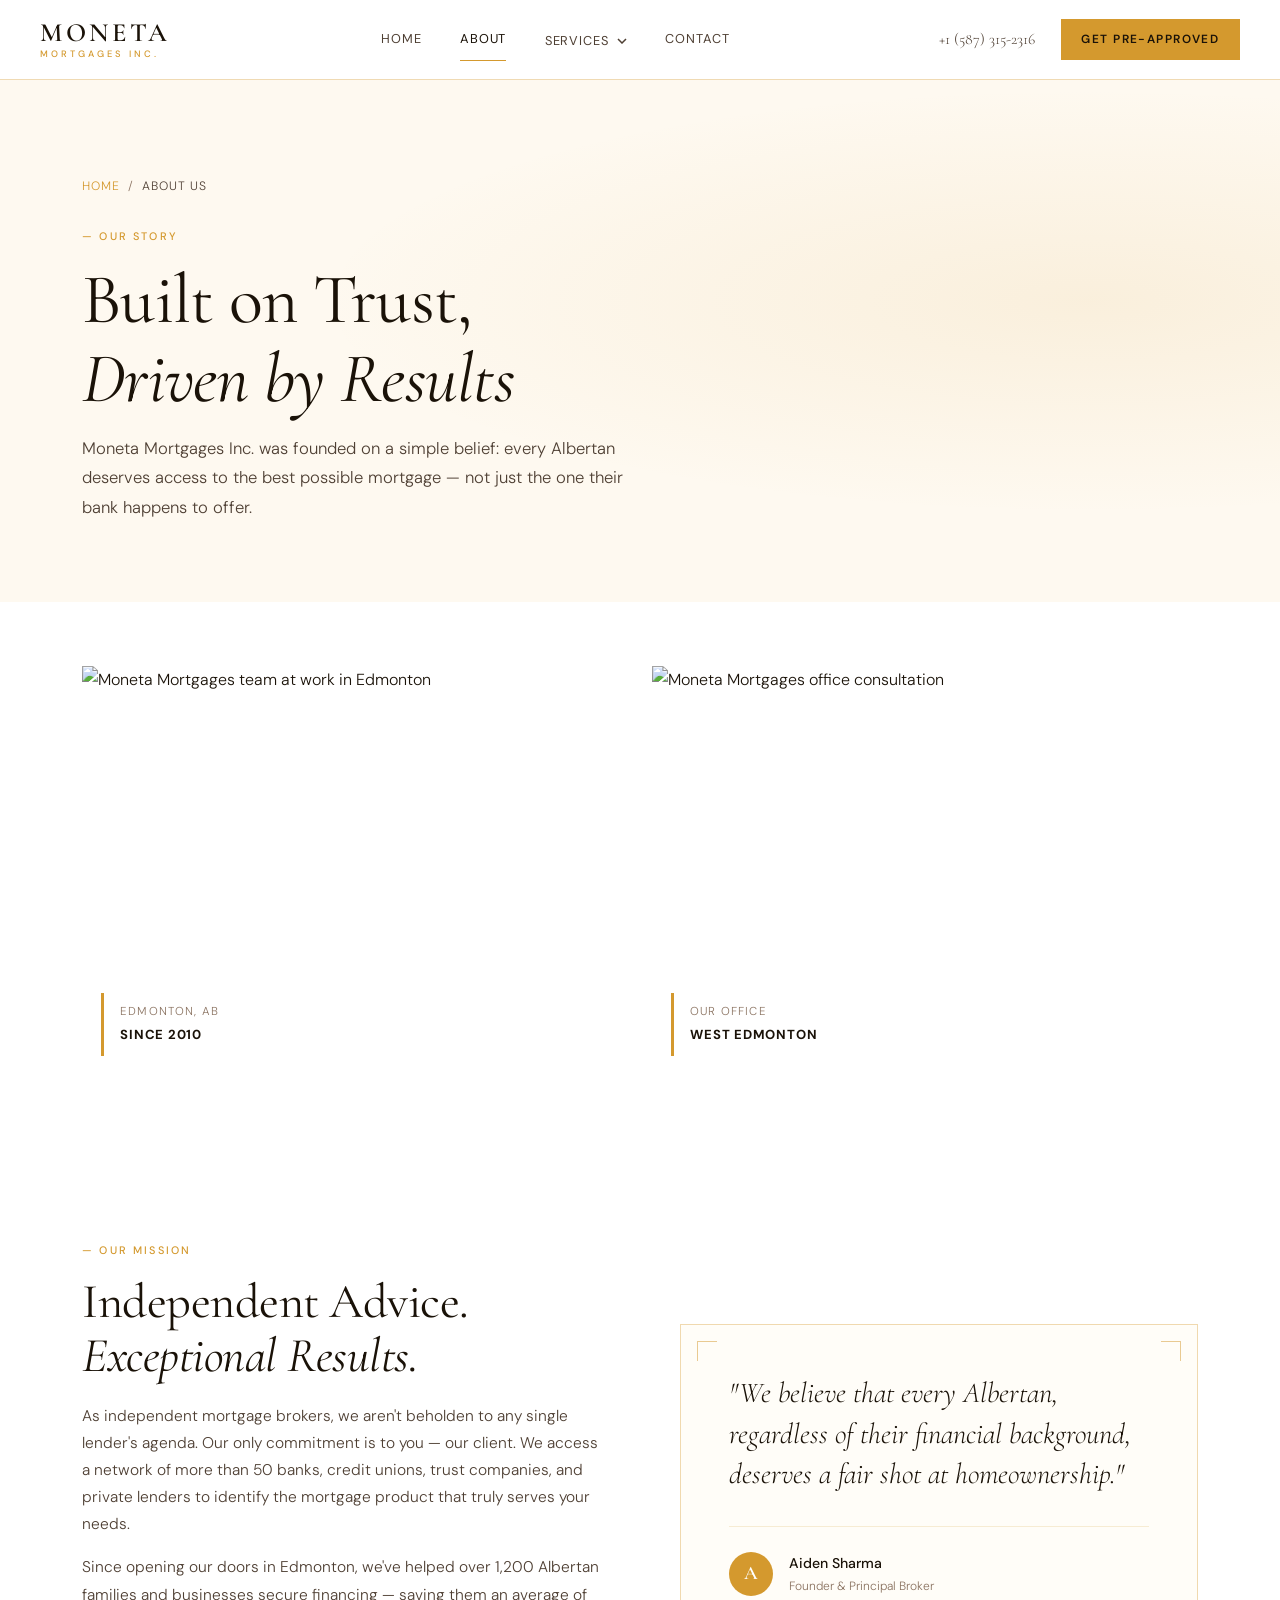
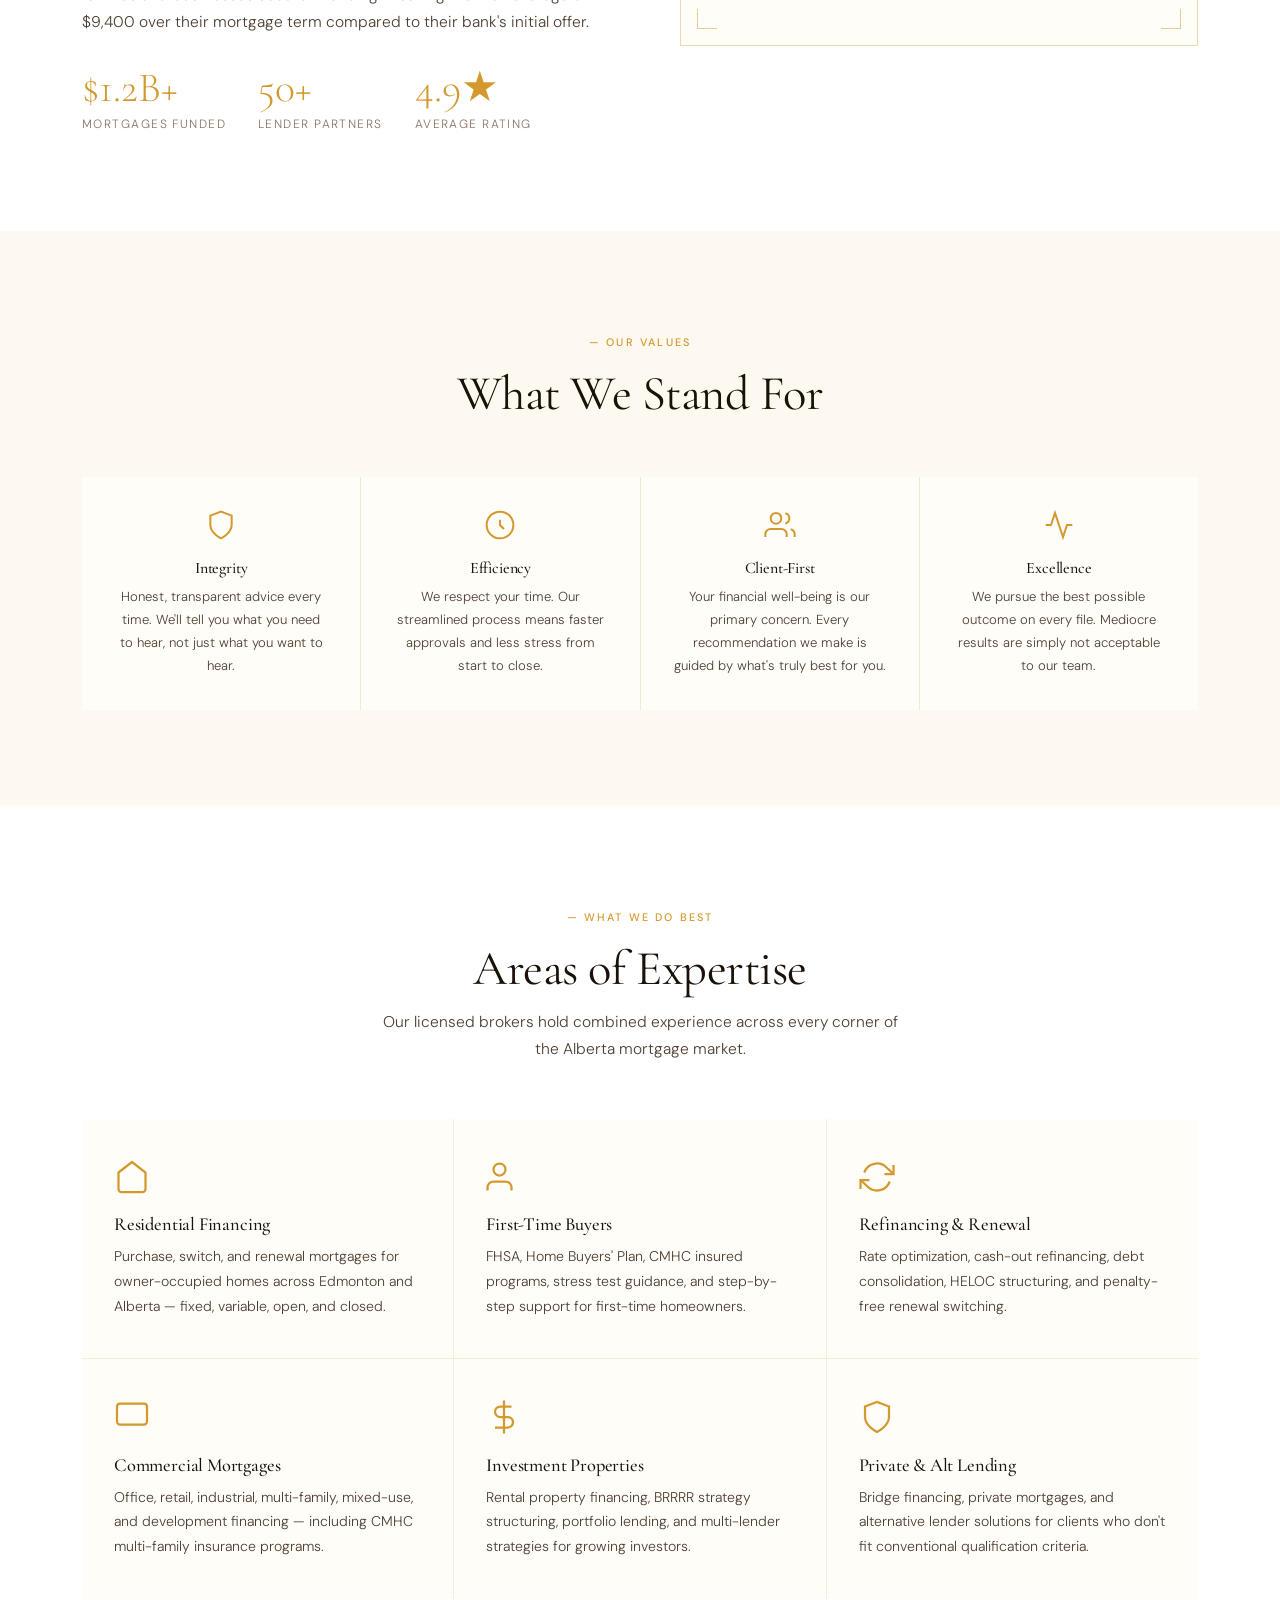
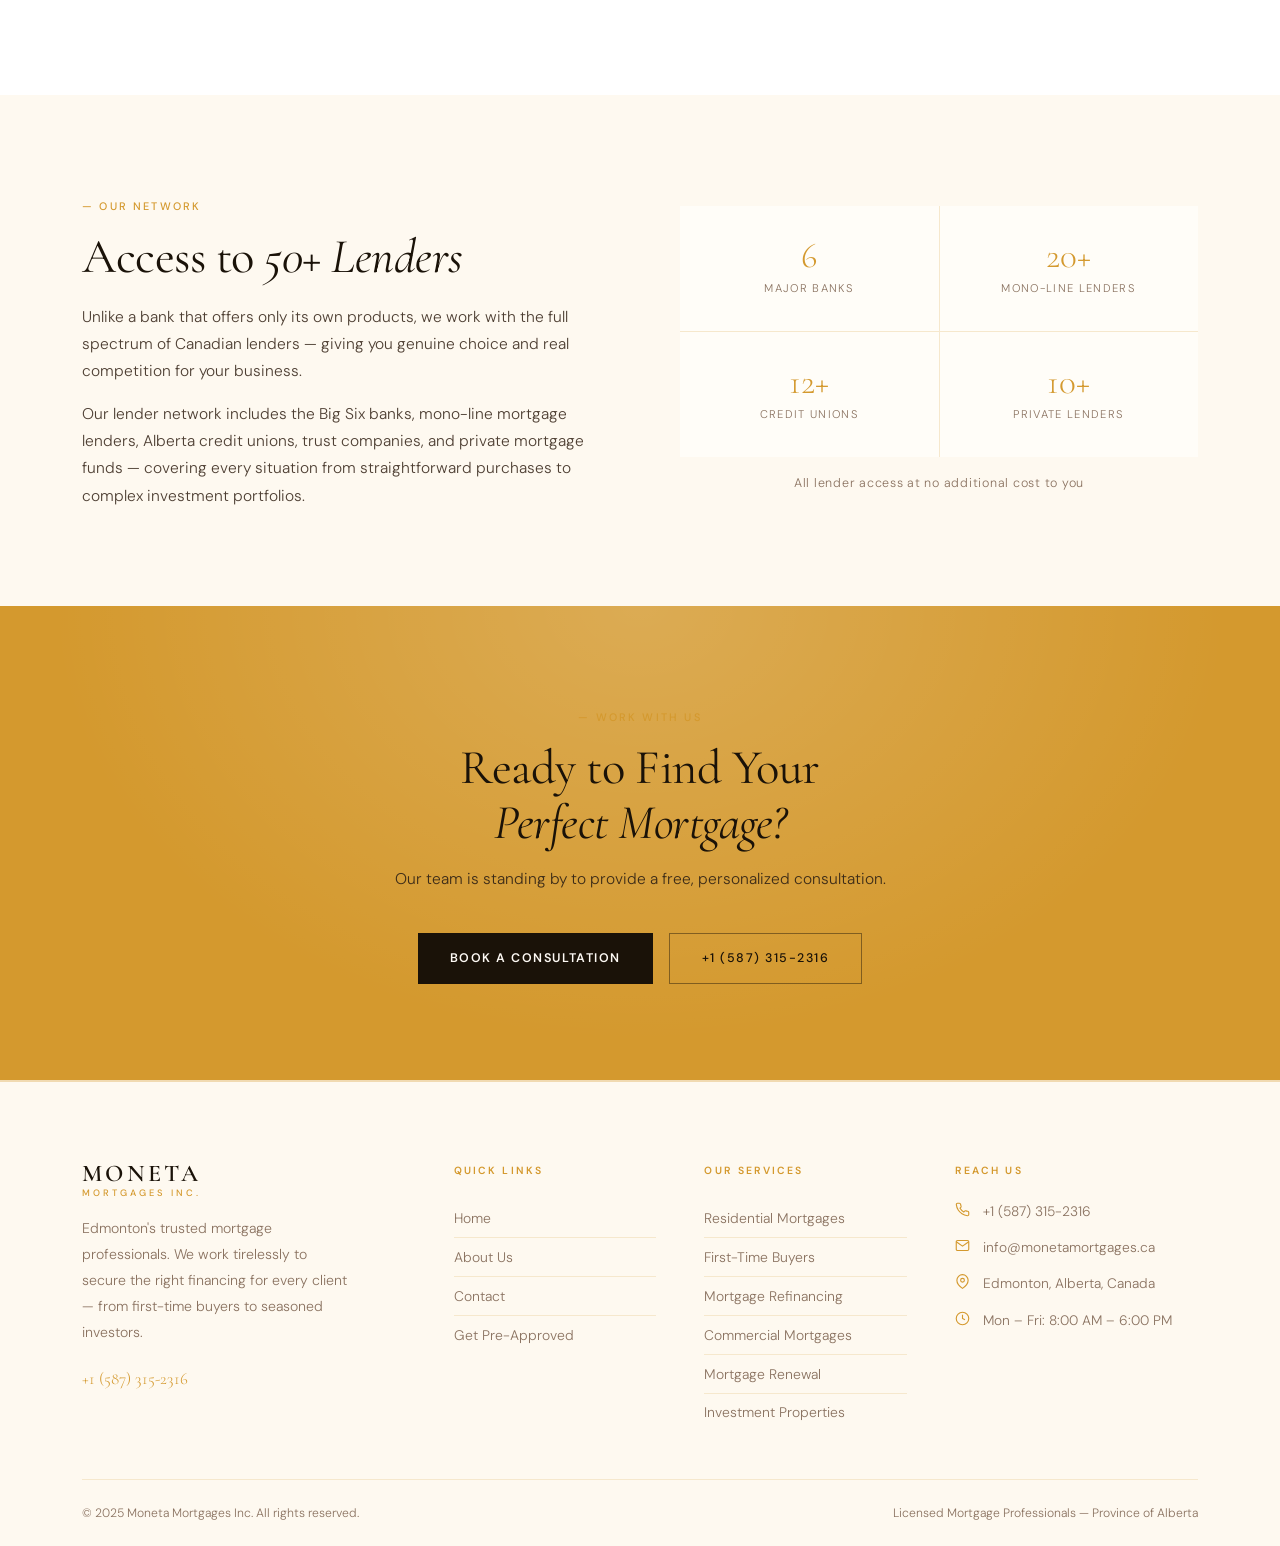
==== commit ca02d486: "Refactor about.html for images and content updates Updated image sources and removed placeholder ima" ====
--- a/about.html
+++ b/about.html
@@ -1212,7 +1212,7 @@
       <div class="about-story-grid">
         <div class="about-story-img scroll-reveal">
           <!-- Upload file: images/about-story.jpeg -->
-          <img src="https://placehold.co/600x450/ede6d8/a07020?text=About+Story"
+          <img src="https://raw.githubusercontent.com/karanjit-asteron/Moneta-Mortgages-Inc/main/about-story.jpeg"
                alt="Moneta Mortgages team at work in Edmonton">
           <div class="about-story-tag">
             Edmonton, AB
@@ -1221,7 +1221,7 @@
         </div>
         <div class="about-story-img scroll-reveal">
           <!-- Upload file: images/about-office.jpeg -->
-          <img src="https://placehold.co/600x450/ede6d8/a07020?text=About+Office"
+          <img src="https://raw.githubusercontent.com/karanjit-asteron/Moneta-Mortgages-Inc/main/about-office.jpeg"
                alt="Moneta Mortgages office consultation">
           <div class="about-story-tag">
             Our Office
@@ -1230,11 +1230,6 @@
         </div>
       </div>
     </div>
-
-      <!-- Upload file: images/about-community.jpeg -->
-      <img src="https://placehold.co/1180x320/ede6d8/a07020?text=Edmonton+Community"
-           alt="Edmonton community Moneta Mortgages cares"
-           style="width:100%;aspect-ratio:16/5;object-fit:cover;margin-top:2.5rem;border:1px solid var(--border);display:block;">
   </section>
 
   <!-- MISSION -->
@@ -1267,10 +1262,7 @@
             <div class="corner-bl"></div><div class="corner-br"></div>
             <p style="font-family:var(--font-display);font-size:1.8rem;font-weight:300;font-style:italic;line-height:1.4;color:var(--text-primary);">"We believe that every Albertan, regardless of their financial background, deserves a fair shot at homeownership."</p>
             <div style="margin-top:2rem;padding-top:1.5rem;border-top:1px solid var(--border);display:flex;gap:1rem;align-items:center;">
-              <!-- Upload file: images/about-founder.jpeg -->
-              <img src="https://placehold.co/44x44/ede6d8/a07020?text=Aiden+Sharma"
-                   alt="Aiden Sharma Founder Moneta Mortgages"
-                   style="width:44px;height:44px;border-radius:50%;object-fit:cover;border:2px solid var(--gold);">
+              <div style="width:44px;height:44px;border-radius:50%;background:var(--gold);display:flex;align-items:center;justify-content:center;font-family:var(--font-display);font-size:1.2rem;font-weight:600;color:#fff;flex-shrink:0;">A</div>
               <div>
                 <div style="font-size:0.88rem;font-weight:500;color:var(--text-primary);">Aiden Sharma</div>
                 <div style="font-size:0.75rem;color:var(--text-muted);">Founder &amp; Principal Broker</div>
@@ -1325,68 +1317,104 @@
     </div>
   </section>
 
-  <!-- TEAM -->
+  <!-- EXPERTISE -->
   <section class="section">
     <div class="container">
-      <div style="margin-bottom:3.5rem;">
-        <span class="tag scroll-reveal">Our People</span>
-        <h2 class="scroll-reveal">Meet the Team</h2>
-        <p class="scroll-reveal" style="max-width:500px;margin-top:0.8rem;">Our licensed mortgage professionals bring decades of combined experience to every client engagement.</p>
+      <div style="text-align:center;margin-bottom:3.5rem;">
+        <span class="tag scroll-reveal">What We Do Best</span>
+        <h2 class="scroll-reveal">Areas of Expertise</h2>
+        <p class="scroll-reveal" style="max-width:520px;margin:0.8rem auto 0;">Our licensed brokers hold combined experience across every corner of the Alberta mortgage market.</p>
       </div>
-      <!-- Upload file: images/about-team.jpeg -->
-      <img src="https://placehold.co/1180x320/ede6d8/a07020?text=About+Team+Banner"
-           alt="Moneta Mortgages full team Edmonton"
-           class="team-banner scroll-reveal">
-
-      <div class="team-grid">
-        <div class="team-card scroll-reveal">
-          <div class="team-avatar-box">A</div>
-          <div class="team-info">
-            <h4>Aiden Sharma</h4>
-            <span class="team-role">Founder &amp; Principal Broker</span>
-            <p>15+ years in Alberta mortgage financing. Specializes in complex residential and commercial transactions.</p>
+      <div style="display:grid;grid-template-columns:repeat(3,1fr);gap:1px;background:var(--border);" class="scroll-reveal">
+
+        <div style="background:var(--bg-card);padding:2.5rem 2rem;">
+          <svg width="36" height="36" fill="none" stroke="var(--gold)" stroke-width="1.5" viewBox="0 0 24 24" style="margin-bottom:1.2rem;display:block;">
+            <path d="M3 9l9-7 9 7v11a2 2 0 01-2 2H5a2 2 0 01-2-2z"/>
+          </svg>
+          <h4 style="margin-bottom:0.6rem;">Residential Financing</h4>
+          <p style="font-size:0.88rem;color:var(--text-secondary);">Purchase, switch, and renewal mortgages for owner-occupied homes across Edmonton and Alberta — fixed, variable, open, and closed.</p>
+        </div>
+
+        <div style="background:var(--bg-card);padding:2.5rem 2rem;">
+          <svg width="36" height="36" fill="none" stroke="var(--gold)" stroke-width="1.5" viewBox="0 0 24 24" style="margin-bottom:1.2rem;display:block;">
+            <path d="M17 21v-2a4 4 0 00-4-4H5a4 4 0 00-4 4v2"/><circle cx="9" cy="7" r="4"/>
+          </svg>
+          <h4 style="margin-bottom:0.6rem;">First-Time Buyers</h4>
+          <p style="font-size:0.88rem;color:var(--text-secondary);">FHSA, Home Buyers' Plan, CMHC insured programs, stress test guidance, and step-by-step support for first-time homeowners.</p>
+        </div>
+
+        <div style="background:var(--bg-card);padding:2.5rem 2rem;">
+          <svg width="36" height="36" fill="none" stroke="var(--gold)" stroke-width="1.5" viewBox="0 0 24 24" style="margin-bottom:1.2rem;display:block;">
+            <polyline points="23 4 23 10 17 10"/><polyline points="1 20 1 14 7 14"/>
+            <path d="M3.51 9a9 9 0 0114.85-3.36L23 10M1 14l4.64 4.36A9 9 0 0020.49 15"/>
+          </svg>
+          <h4 style="margin-bottom:0.6rem;">Refinancing &amp; Renewal</h4>
+          <p style="font-size:0.88rem;color:var(--text-secondary);">Rate optimization, cash-out refinancing, debt consolidation, HELOC structuring, and penalty-free renewal switching.</p>
+        </div>
+
+        <div style="background:var(--bg-card);padding:2.5rem 2rem;">
+          <svg width="36" height="36" fill="none" stroke="var(--gold)" stroke-width="1.5" viewBox="0 0 24 24" style="margin-bottom:1.2rem;display:block;">
+            <rect x="2" y="3" width="20" height="14" rx="2"/>
+          </svg>
+          <h4 style="margin-bottom:0.6rem;">Commercial Mortgages</h4>
+          <p style="font-size:0.88rem;color:var(--text-secondary);">Office, retail, industrial, multi-family, mixed-use, and development financing — including CMHC multi-family insurance programs.</p>
+        </div>
+
+        <div style="background:var(--bg-card);padding:2.5rem 2rem;">
+          <svg width="36" height="36" fill="none" stroke="var(--gold)" stroke-width="1.5" viewBox="0 0 24 24" style="margin-bottom:1.2rem;display:block;">
+            <line x1="12" y1="1" x2="12" y2="23"/>
+            <path d="M17 5H9.5a3.5 3.5 0 000 7h5a3.5 3.5 0 010 7H6"/>
+          </svg>
+          <h4 style="margin-bottom:0.6rem;">Investment Properties</h4>
+          <p style="font-size:0.88rem;color:var(--text-secondary);">Rental property financing, BRRRR strategy structuring, portfolio lending, and multi-lender strategies for growing investors.</p>
+        </div>
+
+        <div style="background:var(--bg-card);padding:2.5rem 2rem;">
+          <svg width="36" height="36" fill="none" stroke="var(--gold)" stroke-width="1.5" viewBox="0 0 24 24" style="margin-bottom:1.2rem;display:block;">
+            <path d="M12 22s8-4 8-10V5l-8-3-8 3v7c0 6 8 10 8 10z"/>
+          </svg>
+          <h4 style="margin-bottom:0.6rem;">Private &amp; Alt Lending</h4>
+          <p style="font-size:0.88rem;color:var(--text-secondary);">Bridge financing, private mortgages, and alternative lender solutions for clients who don't fit conventional qualification criteria.</p>
+        </div>
+
+      </div>
+    </div>
+  </section>
+
+  <!-- LENDER NETWORK -->
+  <section class="section section-dark">
+    <div class="container">
+      <div style="display:grid;grid-template-columns:1fr 1fr;gap:5rem;align-items:center;">
+
+        <div class="scroll-reveal">
+          <span class="tag">Our Network</span>
+          <h2>Access to <em>50+ Lenders</em></h2>
+          <p style="margin-top:1.2rem;">Unlike a bank that offers only its own products, we work with the full spectrum of Canadian lenders — giving you genuine choice and real competition for your business.</p>
+          <p style="margin-top:1rem;">Our lender network includes the Big Six banks, mono-line mortgage lenders, Alberta credit unions, trust companies, and private mortgage funds — covering every situation from straightforward purchases to complex investment portfolios.</p>
+        </div>
+
+        <div class="scroll-reveal">
+          <div style="display:grid;grid-template-columns:1fr 1fr;gap:1px;background:var(--border);">
+            <div style="background:var(--bg-card);padding:2rem 1.5rem;text-align:center;">
+              <div style="font-family:var(--font-display);font-size:2.2rem;color:var(--gold);line-height:1;">6</div>
+              <div style="font-size:0.7rem;letter-spacing:0.12em;text-transform:uppercase;color:var(--text-muted);margin-top:0.4rem;">Major Banks</div>
+            </div>
+            <div style="background:var(--bg-card);padding:2rem 1.5rem;text-align:center;">
+              <div style="font-family:var(--font-display);font-size:2.2rem;color:var(--gold);line-height:1;">20+</div>
+              <div style="font-size:0.7rem;letter-spacing:0.12em;text-transform:uppercase;color:var(--text-muted);margin-top:0.4rem;">Mono-Line Lenders</div>
+            </div>
+            <div style="background:var(--bg-card);padding:2rem 1.5rem;text-align:center;">
+              <div style="font-family:var(--font-display);font-size:2.2rem;color:var(--gold);line-height:1;">12+</div>
+              <div style="font-size:0.7rem;letter-spacing:0.12em;text-transform:uppercase;color:var(--text-muted);margin-top:0.4rem;">Credit Unions</div>
+            </div>
+            <div style="background:var(--bg-card);padding:2rem 1.5rem;text-align:center;">
+              <div style="font-family:var(--font-display);font-size:2.2rem;color:var(--gold);line-height:1;">10+</div>
+              <div style="font-size:0.7rem;letter-spacing:0.12em;text-transform:uppercase;color:var(--text-muted);margin-top:0.4rem;">Private Lenders</div>
+            </div>
           </div>
-        </div>
-        <div class="team-card scroll-reveal">
-          <div class="team-avatar-box">C</div>
-          <div class="team-info">
-            <h4>Christine Leblanc</h4>
-            <span class="team-role">Senior Mortgage Advisor</span>
-            <p>Expert in first-time buyer programs, CMHC insured mortgages, and Alberta government incentives.</p>
-          </div>
-        </div>
-        <div class="team-card scroll-reveal">
-          <div class="team-avatar-box">R</div>
-          <div class="team-info">
-            <h4>Raj Bhatia</h4>
-            <span class="team-role">Commercial Mortgage Specialist</span>
-            <p>Dedicated to multi-family, retail, and industrial financing across Edmonton and surrounding regions.</p>
-          </div>
-        </div>
-        <div class="team-card scroll-reveal">
-          <div class="team-avatar-box">M</div>
-          <div class="team-info">
-            <h4>Monica Tremblay</h4>
-            <span class="team-role">Mortgage Advisor</span>
-            <p>Helps clients navigate refinancing strategies, debt consolidation, and home equity products.</p>
-          </div>
-        </div>
-        <div class="team-card scroll-reveal">
-          <div class="team-avatar-box">T</div>
-          <div class="team-info">
-            <h4>Tyler Kowalski</h4>
-            <span class="team-role">Investment Property Specialist</span>
-            <p>Supports investors in structuring single-family rental, multi-unit, and portfolio financing.</p>
-          </div>
-        </div>
-        <div class="team-card scroll-reveal">
-          <div class="team-avatar-box">S</div>
-          <div class="team-info">
-            <h4>Sara Nguyen</h4>
-            <span class="team-role">Client Relations Manager</span>
-            <p>Ensures every client receives timely communication and a seamless experience from consultation to closing.</p>
-          </div>
-        </div>
+          <p style="font-size:0.78rem;color:var(--text-muted);margin-top:1rem;text-align:center;letter-spacing:0.06em;">All lender access at no additional cost to you</p>
+        </div>
+
       </div>
     </div>
   </section>
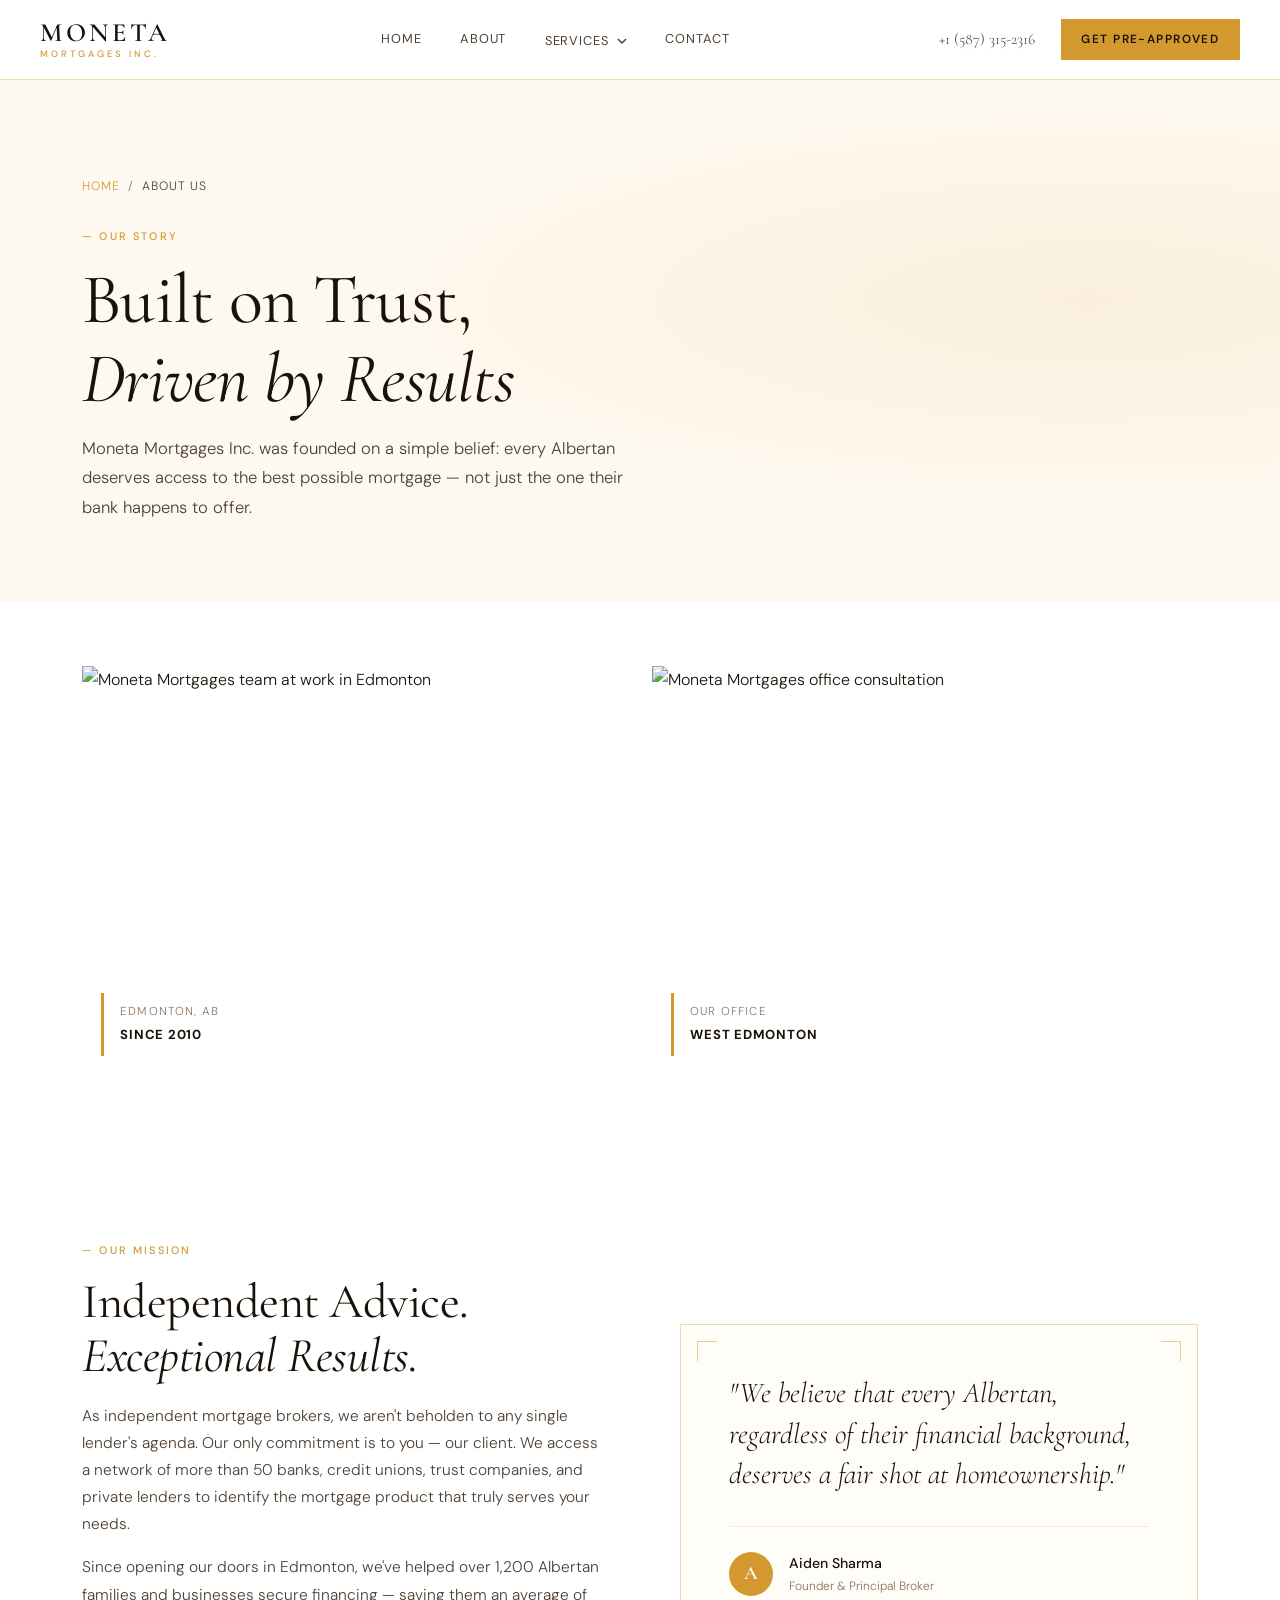
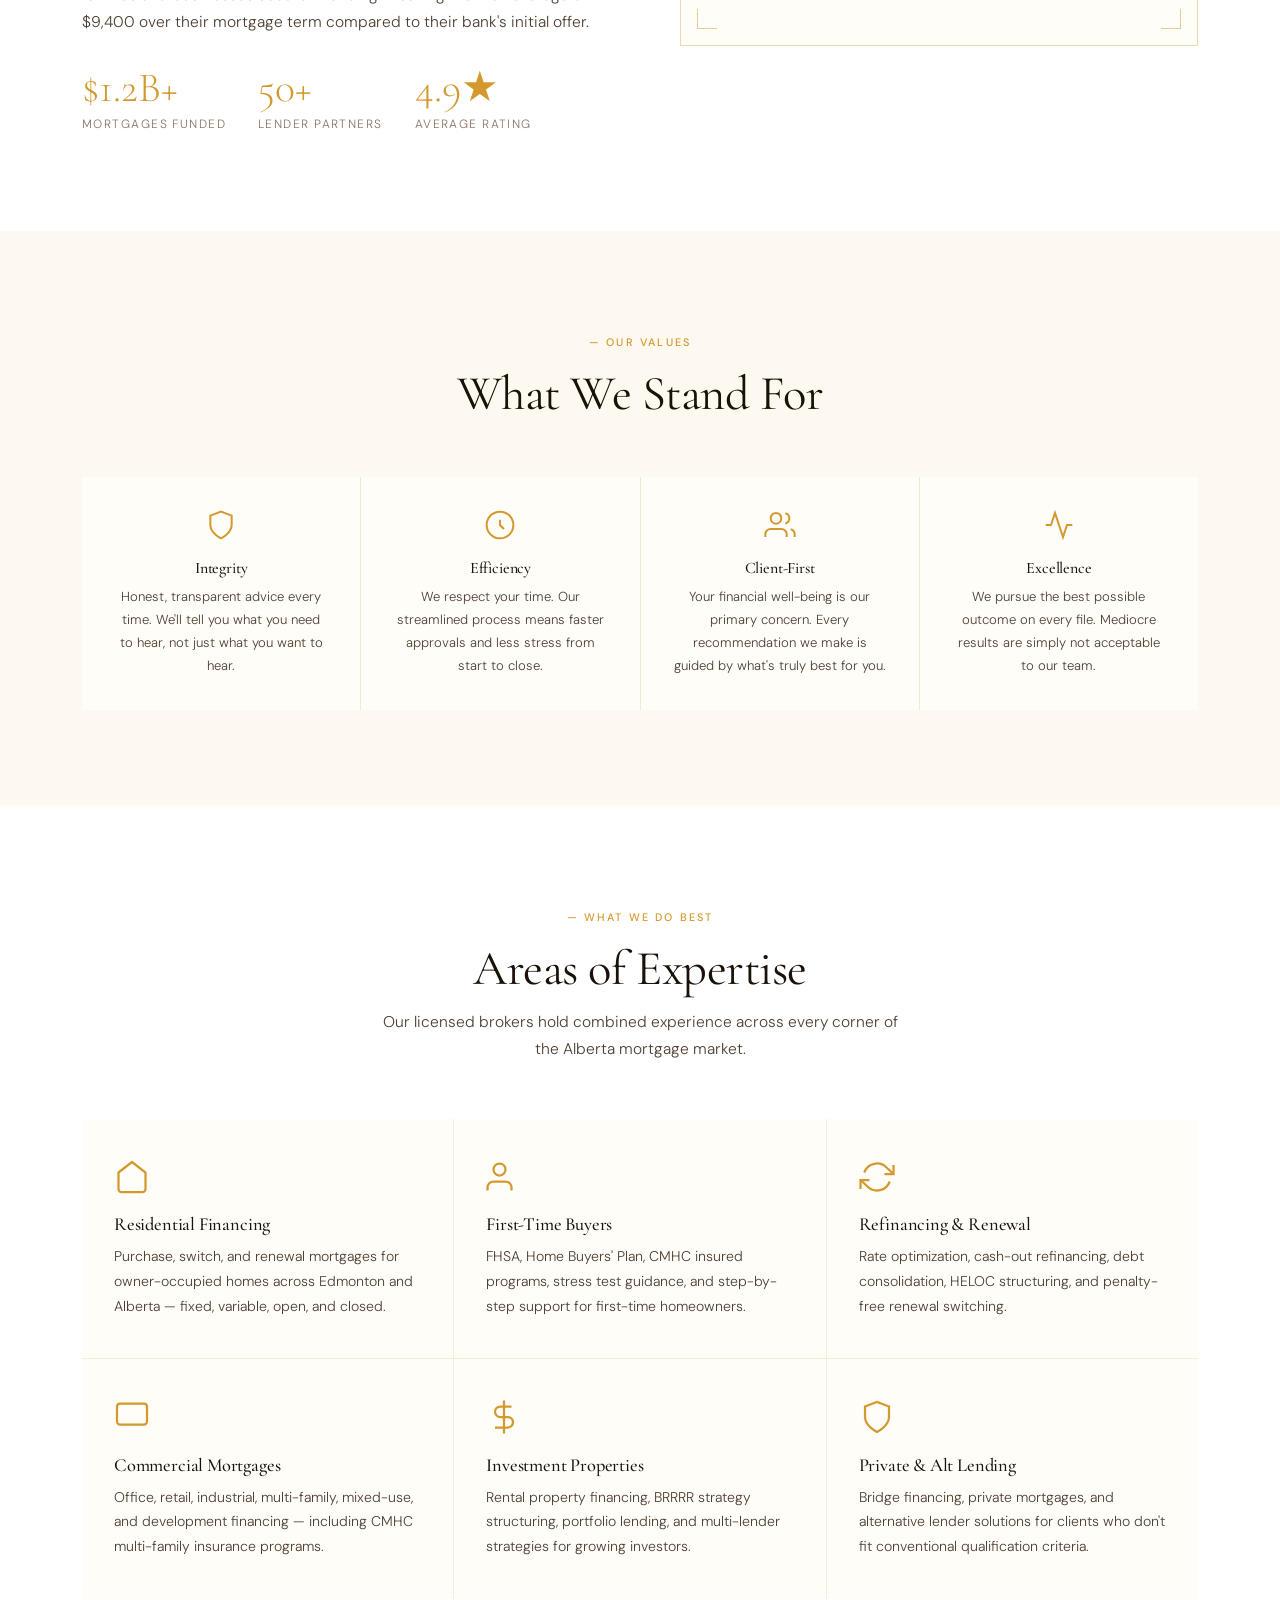
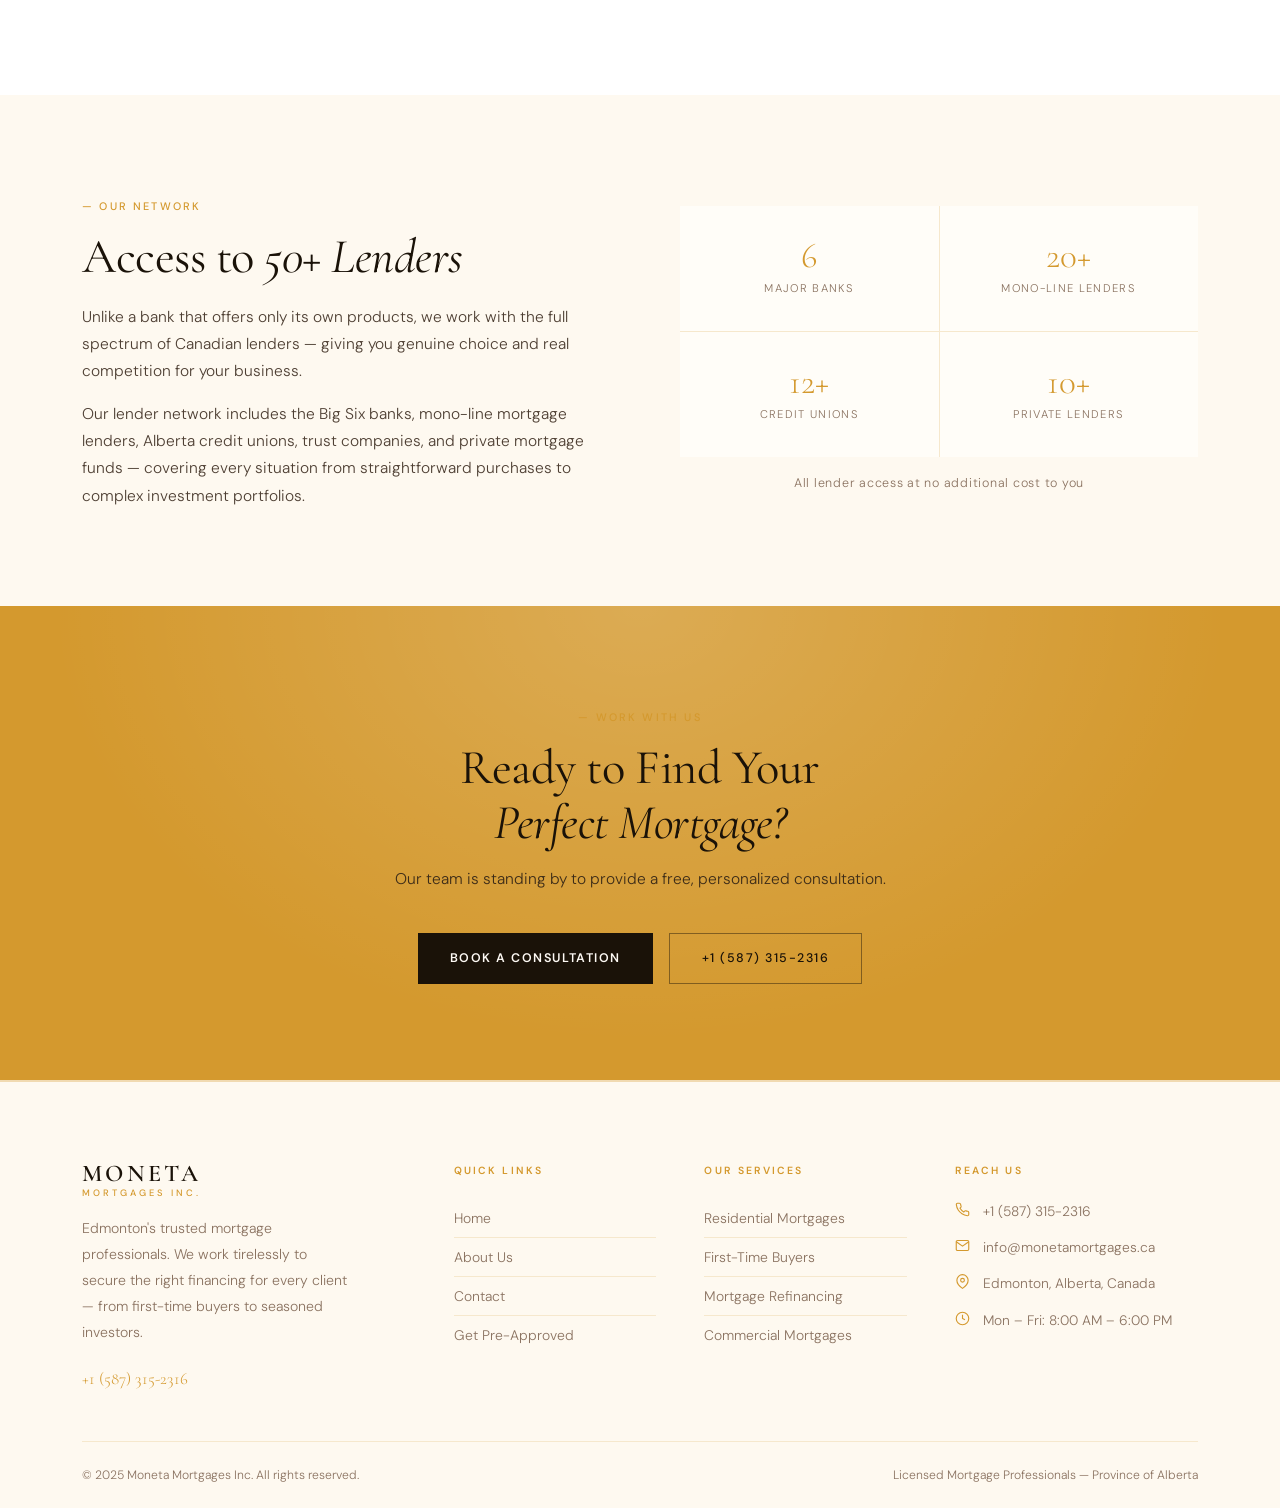
==== commit 6a95601d: "fix urls" ====
--- a/about.html
+++ b/about.html
@@ -1194,7 +1194,7 @@
   <section class="page-hero">
     <div class="container page-hero-content">
       <div class="breadcrumb">
-        <a href="index.html">Home</a>
+        <a href="/">Home</a>
         <span>/</span>
         <span style="color:var(--text-secondary);">About Us</span>
       </div>
@@ -1425,7 +1425,7 @@
     <h2 class="scroll-reveal">Ready to Find Your<br><em>Perfect Mortgage?</em></h2>
     <p class="scroll-reveal">Our team is standing by to provide a free, personalized consultation.</p>
     <div class="cta-actions scroll-reveal">
-      <a href="contact.html" class="btn-primary">Book a Consultation</a>
+      <a href="/contact" class="btn-primary">Book a Consultation</a>
       <a href="tel:+15873152316" class="btn-outline">+1 (587) 315-2316</a>
     </div>
   </div>
